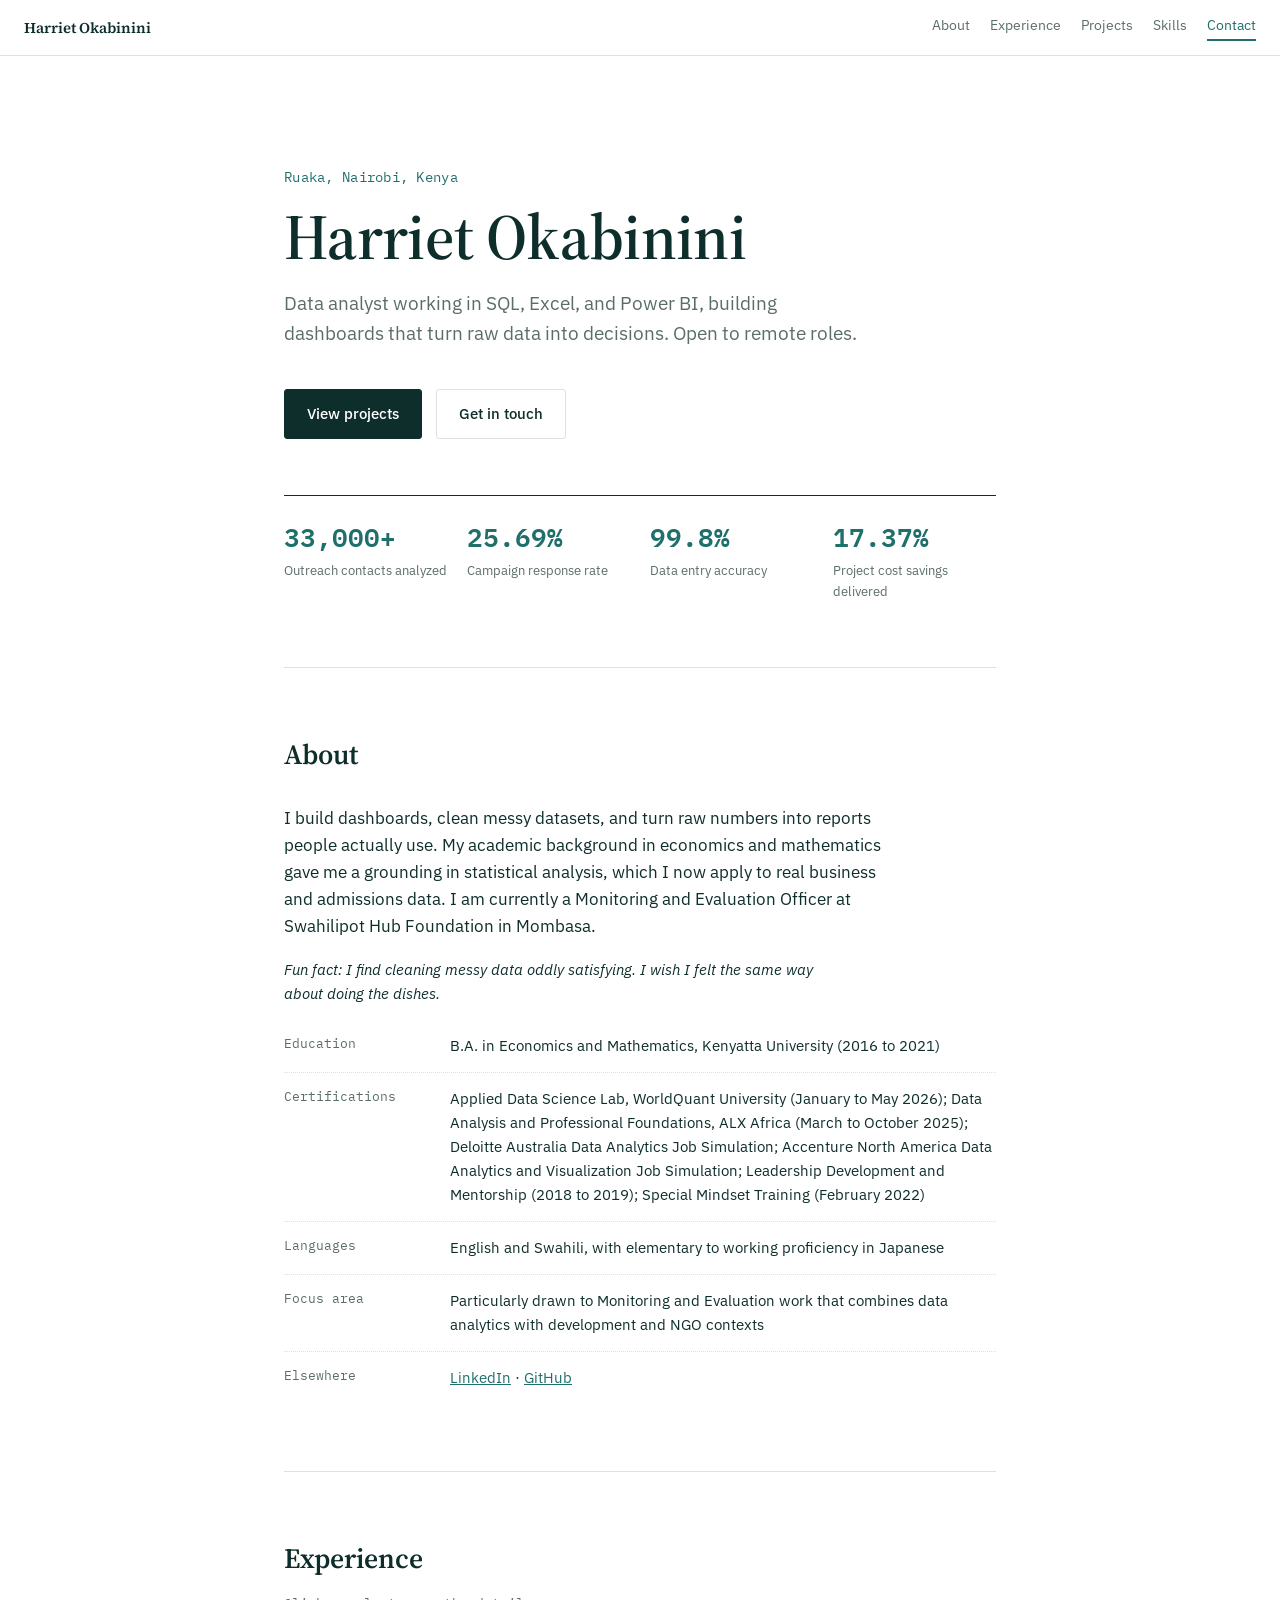
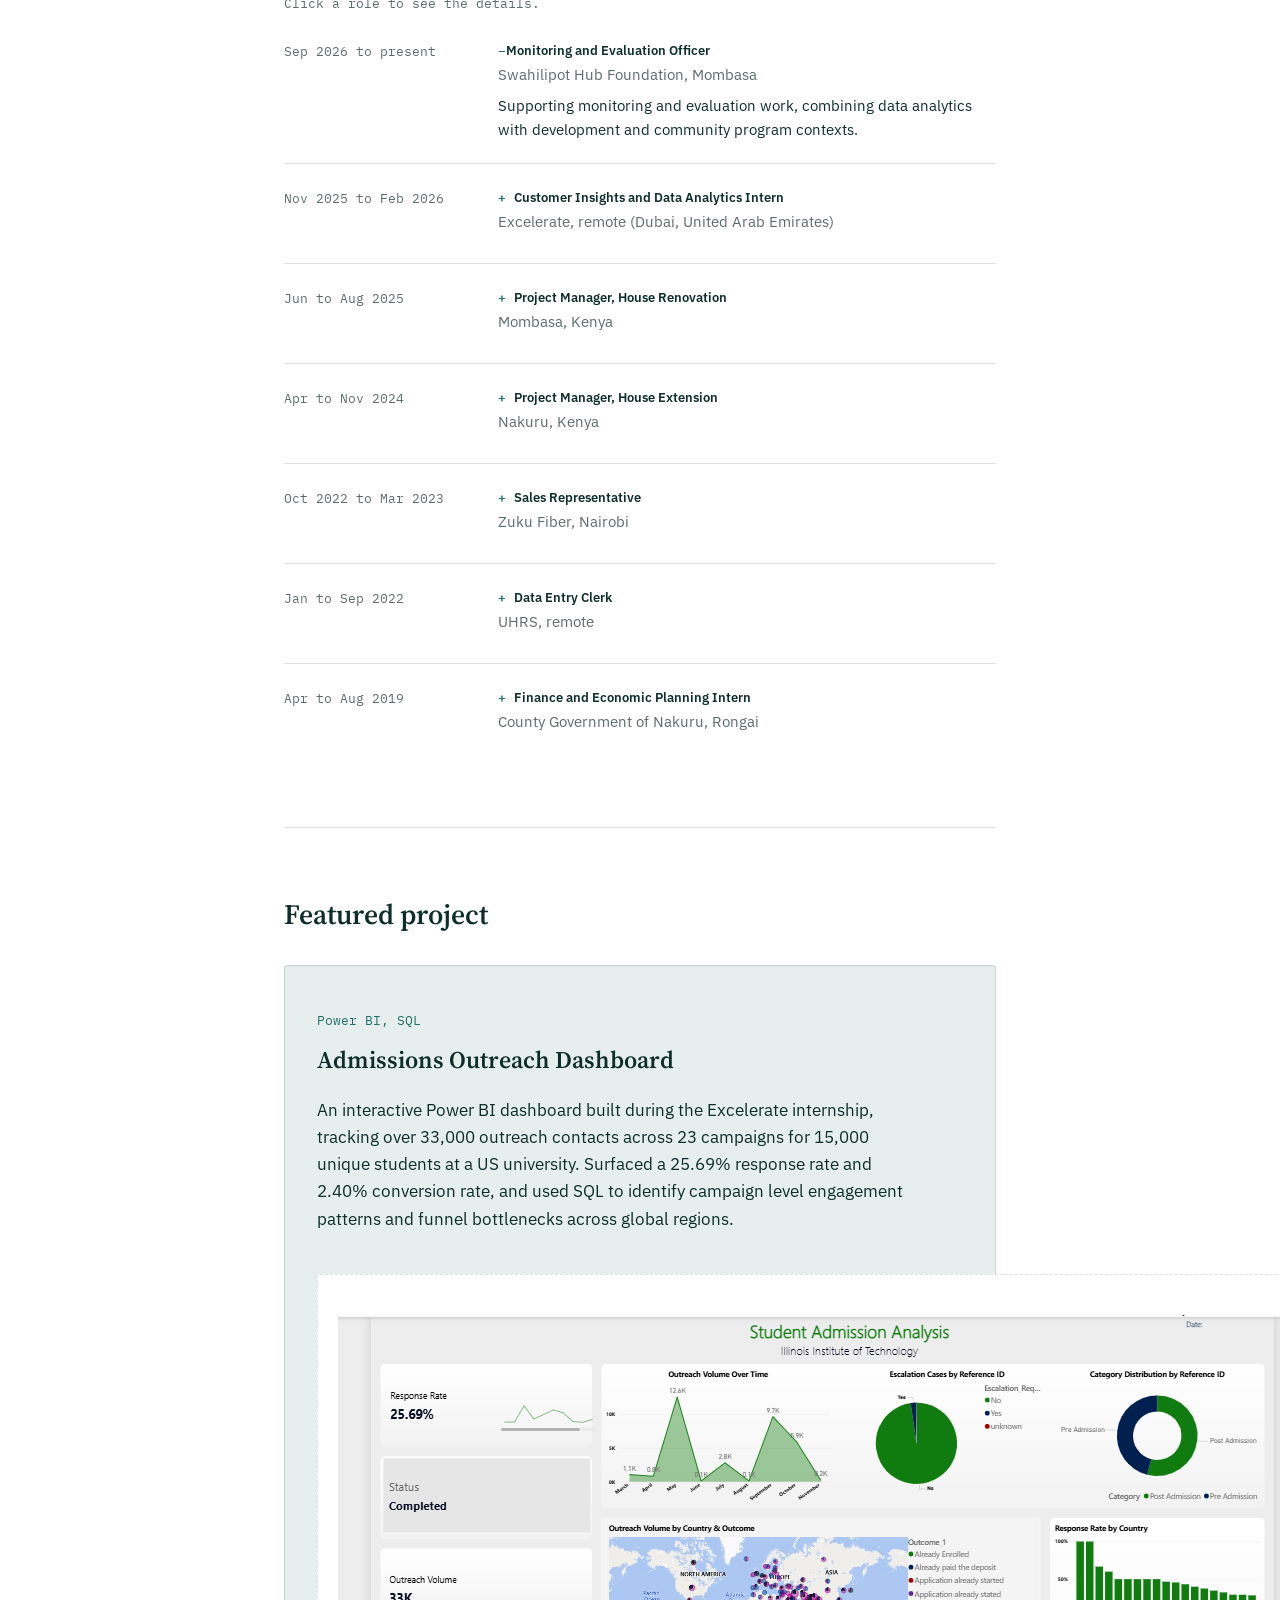
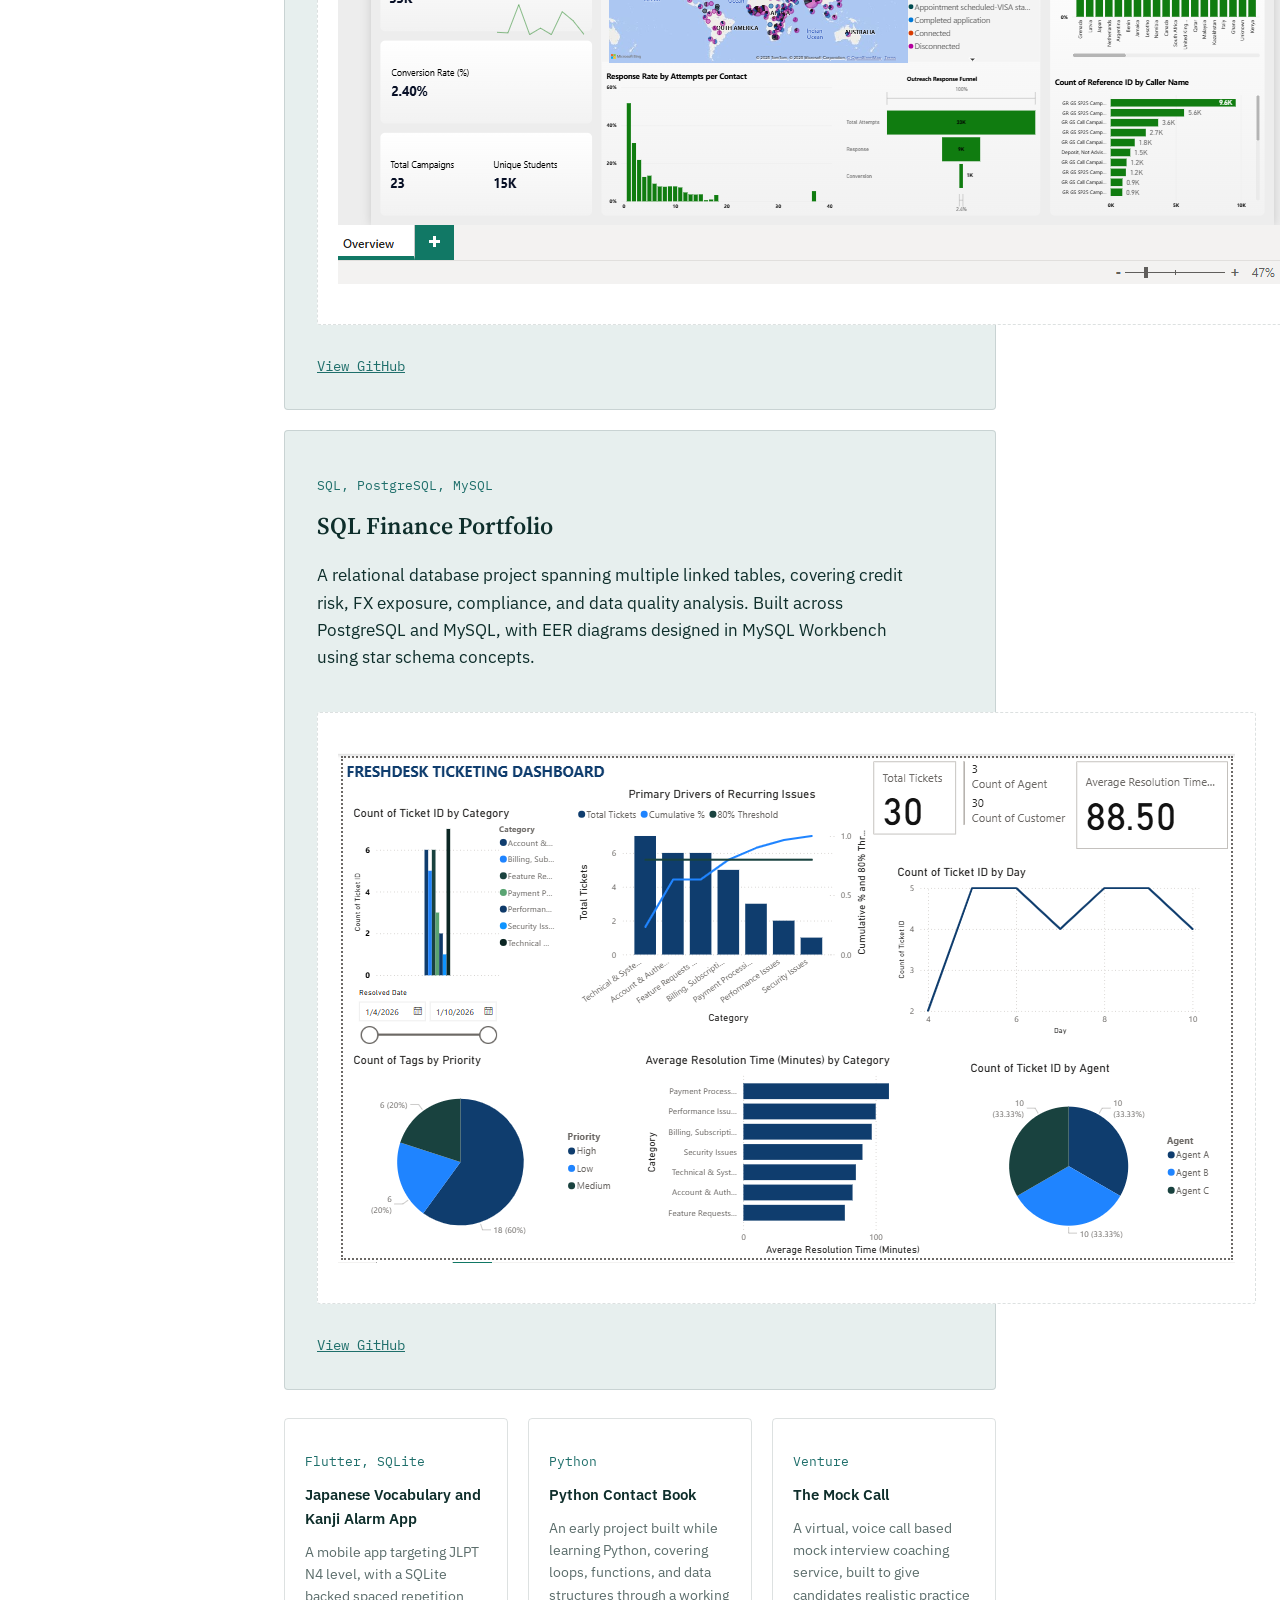
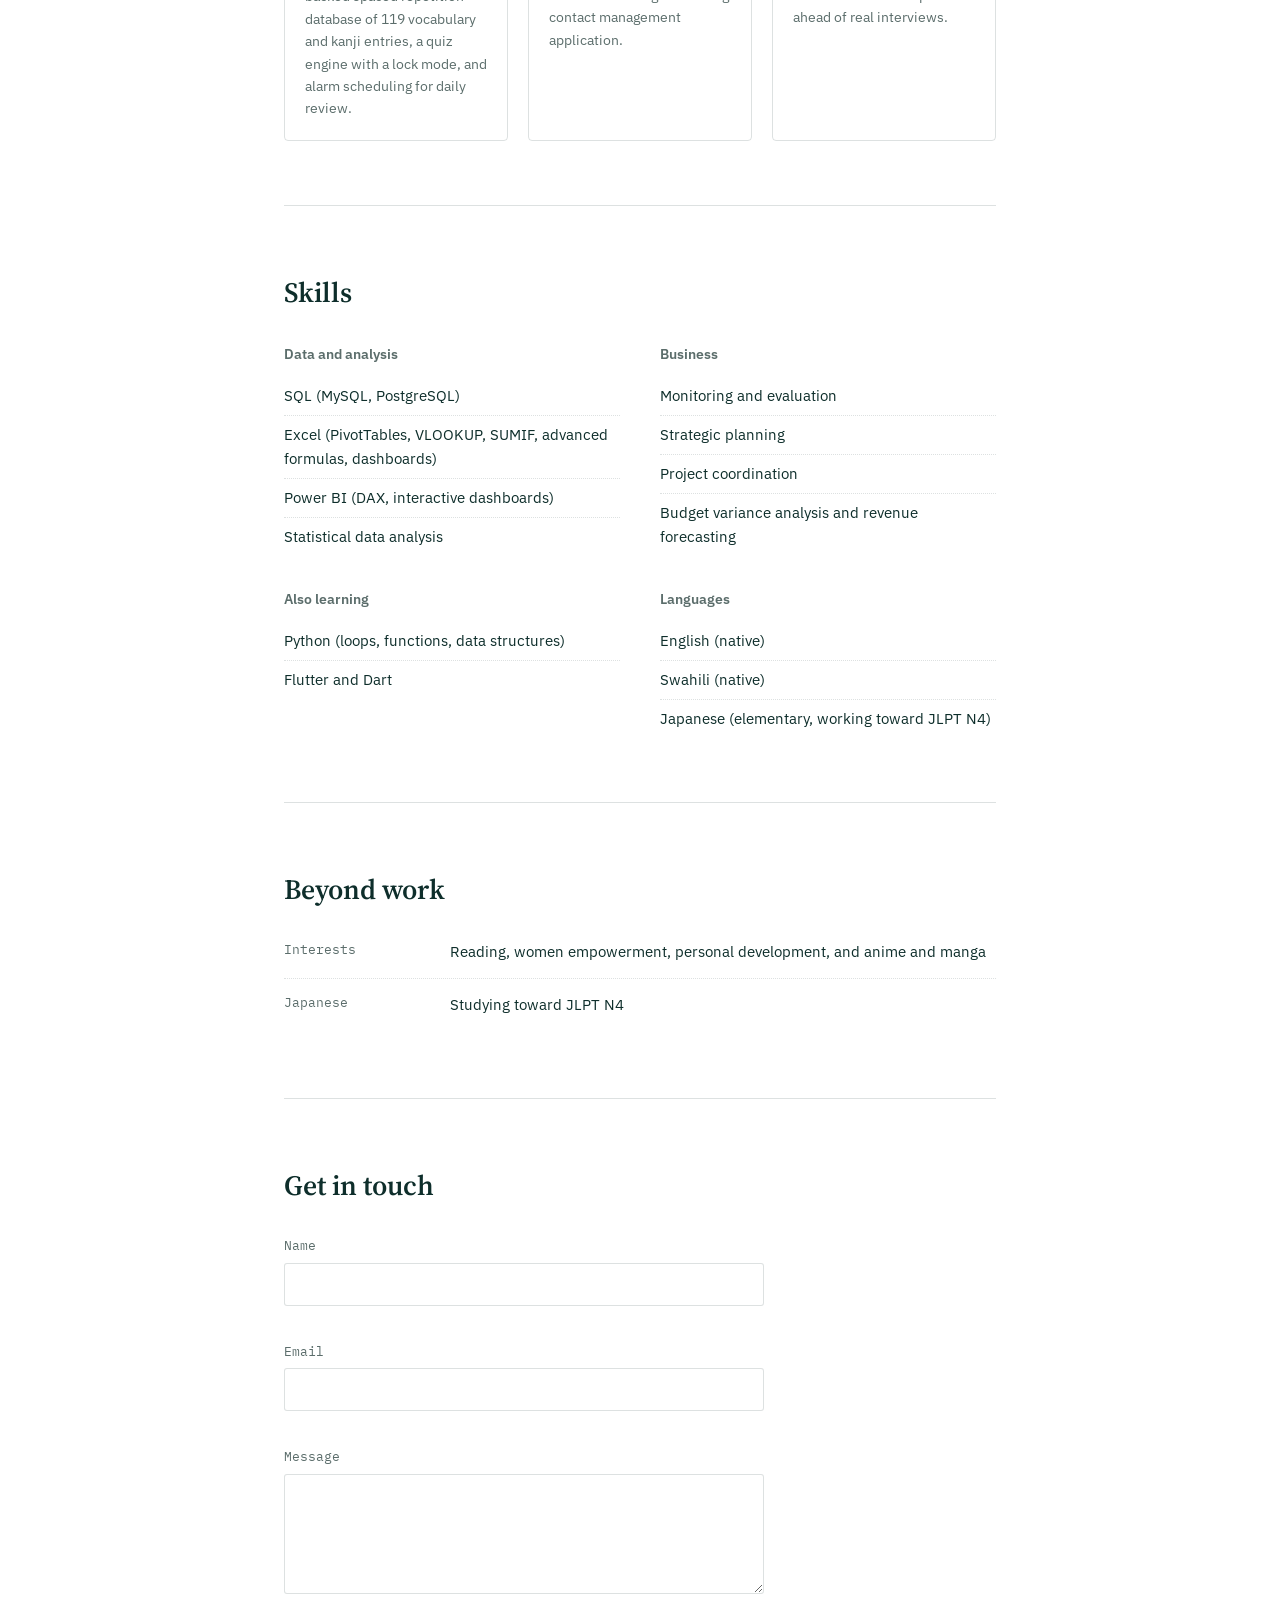
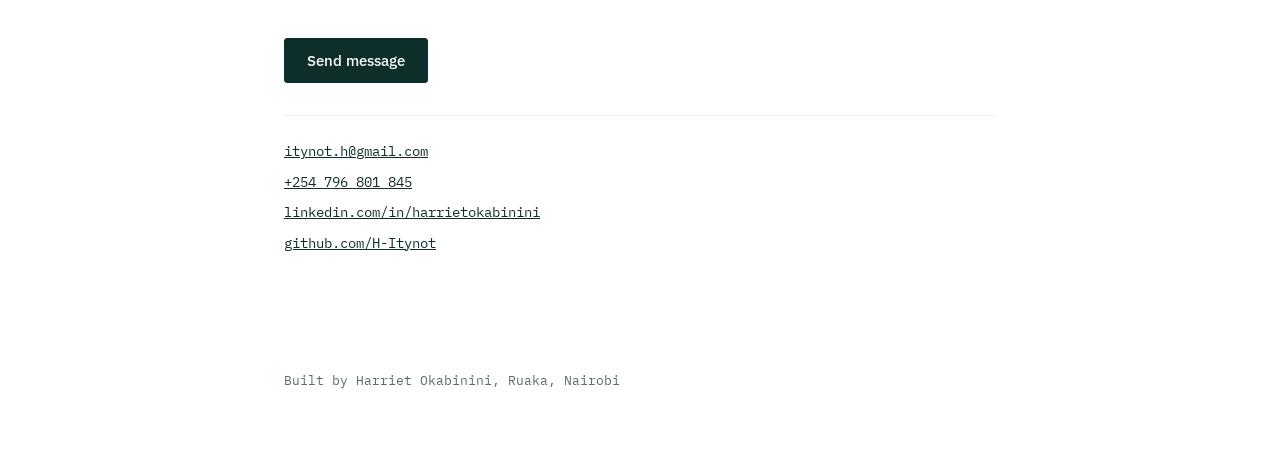
==== index.html @ 53fbf675 "fixed the 404 error" ====
<!DOCTYPE html>
<html lang="en">
<head>
<meta charset="UTF-8">
<meta name="viewport" content="width=device-width, initial-scale=1.0">
<title>Harriet Okabinini, Data Analyst</title>
<link rel="preconnect" href="https://fonts.googleapis.com">
<link rel="preconnect" href="https://fonts.gstatic.com" crossorigin>
<link href="https://fonts.googleapis.com/css2?family=Source+Serif+4:opsz,wght@8..60,400;8..60,600;8..60,700&family=IBM+Plex+Sans:wght@400;500;600&family=IBM+Plex+Mono:wght@400;500;600&display=swap" rel="stylesheet">
<style>
  :root {
    --paper: #ffffff;
    --ink: #0e2e2b;
    --teal: #1f6f6b;
    --teal-soft: #e7efee;
    --gold: #b8912b;
    --muted: #5b6d6b;
    --rule: rgba(14, 46, 43, 0.14);
    --serif: 'Source Serif 4', Georgia, serif;
    --sans: 'IBM Plex Sans', -apple-system, BlinkMacSystemFont, sans-serif;
    --mono: 'IBM Plex Mono', ui-monospace, SFMono-Regular, monospace;
  }

  * { box-sizing: border-box; }

  html { scroll-behavior: smooth; }

  body {
    margin: 0;
    background: var(--paper);
    color: var(--ink);
    font-family: var(--sans);
    font-size: 17px;
    line-height: 1.6;
    -webkit-font-smoothing: antialiased;
  }

  a { color: var(--teal); }
  a:focus-visible, button:focus-visible, input:focus-visible, textarea:focus-visible {
    outline: 2px solid var(--teal);
    outline-offset: 3px;
  }

  .wrap {
    max-width: 760px;
    margin: 0 auto;
    padding: 0 24px;
  }

  header.hero {
    padding: 96px 0 64px;
    border-bottom: 1px solid var(--rule);
  }

  .kicker {
    font-family: var(--mono);
    font-size: 14px;
    color: var(--teal);
    letter-spacing: 0.02em;
  }

  h1.name {
    font-family: var(--serif);
    font-weight: 600;
    font-size: clamp(40px, 7vw, 64px);
    line-height: 1.05;
    margin: 14px 0 18px;
    letter-spacing: -0.01em;
  }

  .hero-lede {
    font-size: 19px;
    color: var(--muted);
    max-width: 54ch;
    margin: 0 0 40px;
  }

  .hero-actions {
    display: flex;
    gap: 14px;
    flex-wrap: wrap;
    margin-bottom: 56px;
  }

  .btn {
    font-family: var(--sans);
    font-size: 15px;
    font-weight: 500;
    padding: 12px 22px;
    border-radius: 3px;
    text-decoration: none;
    display: inline-block;
    transition: background 0.15s ease, color 0.15s ease, border-color 0.15s ease;
  }

  .btn-primary {
    background: var(--ink);
    color: var(--paper);
    border: 1px solid var(--ink);
  }
  .btn-primary:hover { background: var(--teal); border-color: var(--teal); }

  .btn-ghost {
    background: transparent;
    color: var(--ink);
    border: 1px solid var(--rule);
  }
  .btn-ghost:hover { border-color: var(--ink); }

  .balance-line {
    display: flex;
    justify-content: space-between;
    align-items: baseline;
    border-top: 1px solid var(--ink);
    padding-top: 14px;
    font-family: var(--mono);
  }

  .balance-line .label {
    font-size: 14px;
    color: var(--muted);
  }

  .balance-line .value {
    font-size: 16px;
    font-weight: 600;
  }

  section {
    padding: 64px 0;
    border-bottom: 1px solid var(--rule);
  }

  section:last-of-type { border-bottom: none; }

  h2.section-title {
    font-family: var(--serif);
    font-weight: 600;
    font-size: 28px;
    margin: 0 0 28px;
  }

  .about-text p {
    max-width: 62ch;
    color: var(--ink);
  }

  .about-facts {
    margin-top: 28px;
    display: grid;
    gap: 14px;
  }

  .about-fact {
    display: grid;
    grid-template-columns: 150px 1fr;
    gap: 16px;
    font-size: 15px;
    padding-bottom: 14px;
    border-bottom: 1px dotted var(--rule);
  }

  .about-fact:last-child { border-bottom: none; padding-bottom: 0; }

  .about-fact dt {
    font-family: var(--mono);
    font-size: 13px;
    color: var(--muted);
  }

  .about-fact dd { margin: 0; }

  .ledger-row {
    display: grid;
    grid-template-columns: 190px 1fr;
    gap: 24px;
    padding: 22px 0;
    border-bottom: 1px solid var(--rule);
  }

  .ledger-row:first-of-type { padding-top: 0; }
  .ledger-row:last-of-type { border-bottom: none; }

  .ledger-date {
    font-family: var(--mono);
    font-size: 13px;
    color: var(--muted);
    padding-top: 3px;
  }

  .ledger-role {
    font-weight: 600;
    margin: 0 0 4px;
  }

  .ledger-company {
    color: var(--muted);
    font-size: 15px;
    margin: 0 0 10px;
  }

  .ledger-impact {
    font-size: 15px;
    margin: 0;
  }

  .ledger-impact .metric {
    font-family: var(--mono);
    font-weight: 600;
    color: var(--teal);
  }

  .project-card {
    border: 1px solid var(--rule);
    padding: 32px;
    border-radius: 4px;
    background: var(--teal-soft);
  }

  .project-tag {
    font-family: var(--mono);
    font-size: 13px;
    color: var(--teal);
    margin-bottom: 10px;
  }

  .project-title {
    font-family: var(--serif);
    font-size: 24px;
    font-weight: 600;
    margin: 0 0 14px;
  }

  .project-card p { max-width: 60ch; }

  .project-figure {
    margin-top: 24px;
    border: 1px dashed var(--rule);
    border-radius: 3px;
    background: var(--paper);
    padding: 40px 20px;
    text-align: center;
    color: var(--muted);
    font-family: var(--mono);
    font-size: 13px;
  }

  .project-links {
    margin-top: 22px;
    display: flex;
    gap: 18px;
    font-family: var(--mono);
    font-size: 14px;
  }

  .other-projects {
    margin-top: 28px;
    display: grid;
    grid-template-columns: 1fr 1fr 1fr;
    gap: 20px;
  }

  .other-project {
    border: 1px solid var(--rule);
    border-radius: 4px;
    padding: 20px;
  }

  .other-project h4 {
    font-family: var(--sans);
    font-size: 15px;
    font-weight: 600;
    margin: 8px 0 10px;
  }

  .other-project p:last-child {
    font-size: 14px;
    color: var(--muted);
    margin: 0;
  }

  .skills-grid {
    display: grid;
    grid-template-columns: 1fr 1fr;
    gap: 32px 40px;
  }

  .skill-group h3 {
    font-family: var(--sans);
    font-size: 14px;
    font-weight: 600;
    color: var(--muted);
    margin: 0 0 12px;
  }

  .skill-group ul {
    list-style: none;
    margin: 0;
    padding: 0;
  }

  .skill-group li {
    padding: 7px 0;
    border-bottom: 1px dotted var(--rule);
    font-size: 15px;
  }

  .skill-group li:last-child { border-bottom: none; }

  form.contact-form {
    display: grid;
    gap: 18px;
    max-width: 480px;
  }

  .field label {
    display: block;
    font-family: var(--mono);
    font-size: 13px;
    color: var(--muted);
    margin-bottom: 6px;
  }

  .field input, .field textarea {
    width: 100%;
    font-family: var(--sans);
    font-size: 15px;
    padding: 11px 12px;
    border: 1px solid var(--rule);
    border-radius: 3px;
    background: var(--paper);
    color: var(--ink);
  }

  .field textarea { min-height: 120px; resize: vertical; }

  .contact-direct {
    margin-top: 32px;
    padding-top: 24px;
    border-top: 1px dotted var(--rule);
    font-family: var(--mono);
    font-size: 14px;
    display: grid;
    gap: 8px;
  }

  .contact-direct a { color: var(--ink); }

  footer {
    padding: 40px 0 64px;
    color: var(--muted);
    font-size: 13px;
    font-family: var(--mono);
  }

  @media (max-width: 560px) {
    .about-fact, .ledger-row { grid-template-columns: 1fr; gap: 4px; }
    .skills-grid { grid-template-columns: 1fr; }
    .other-projects { grid-template-columns: 1fr; }
    header.hero { padding: 64px 0 48px; }
  }

  @media (prefers-reduced-motion: reduce) {
    html { scroll-behavior: auto; }
    * { transition: none !important; }
  }

/* Sticky nav */
.topnav {
  position: sticky;
  top: 0;
  z-index: 10;
  background: rgba(255, 255, 255, 0.92);
  backdrop-filter: blur(6px);
  border-bottom: 1px solid var(--rule);
  display: flex;
  justify-content: space-between;
  align-items: center;
  padding: 14px 24px;
}

.nav-name {
  font-family: var(--serif);
  font-weight: 600;
  font-size: 15px;
}

.nav-links {
  display: flex;
  gap: 20px;
}

.nav-links a {
  font-family: var(--sans);
  font-size: 14px;
  color: var(--muted);
  text-decoration: none;
  padding-bottom: 3px;
  border-bottom: 2px solid transparent;
  transition: color 0.15s ease, border-color 0.15s ease;
}

.nav-links a:hover { color: var(--ink); }

.nav-links a.active {
  color: var(--teal);
  border-color: var(--teal);
}

@media (max-width: 560px) {
  .topnav { flex-direction: column; gap: 10px; align-items: flex-start; }
  .nav-links { gap: 14px; flex-wrap: wrap; }
}

/* Stats strip */
.stats-strip {
  display: grid;
  grid-template-columns: repeat(4, 1fr);
  gap: 20px;
  border-top: 1px solid var(--ink);
  padding-top: 20px;
}

.stat {
  display: flex;
  flex-direction: column;
  gap: 4px;
}

.stat-number {
  font-family: var(--mono);
  font-size: 26px;
  font-weight: 600;
  color: var(--teal);
}

.stat-label {
  font-size: 13px;
  color: var(--muted);
}

@media (max-width: 560px) {
  .stats-strip { grid-template-columns: 1fr 1fr; }
}

/* Fun fact */
.fun-fact {
  font-size: 15px;
  color: var(--muted);
  font-style: italic;
}

/* Collapsible experience rows */
.section-hint {
  font-family: var(--mono);
  font-size: 13px;
  color: var(--muted);
  margin: -14px 0 24px;
}

.ledger-toggle {
  background: none;
  border: none;
  text-align: left;
  padding: 0;
  width: 100%;
  cursor: pointer;
  font-family: inherit;
  color: inherit;
}

.ledger-role::before {
  content: '+ ';
  color: var(--teal);
  font-family: var(--mono);
}

.is-open .ledger-role::before { content: '\2212 '; }

.ledger-details {
  list-style: none;
  margin: 10px 0 0;
  padding: 0;
  display: none;
  gap: 8px;
  flex-direction: column;
}

.is-open .ledger-details { display: flex; }

.ledger-details li {
  font-size: 15px;
  line-height: 1.55;
}

/* Contact form validation states */
.field input.invalid, .field textarea.invalid {
  border-color: #b3413f;
}

.field-error {
  display: block;
  font-size: 12px;
  color: #b3413f;
  margin-top: 4px;
  min-height: 14px;
}

.form-success {
  font-family: var(--mono);
  font-size: 14px;
  color: var(--teal);
  margin-top: 4px;
}

</style>
</head>
<body>

<nav class="topnav" id="topnav">
  <span class="nav-name">Harriet Okabinini</span>
  <div class="nav-links">
    <a href="#about" data-nav="about">About</a>
    <a href="#experience" data-nav="experience">Experience</a>
    <a href="#project" data-nav="project">Projects</a>
    <a href="#skills" data-nav="skills">Skills</a>
    <a href="#contact" data-nav="contact">Contact</a>
  </div>
</nav>

<div class="wrap">
  <header class="hero">
    <p class="kicker">Ruaka, Nairobi, Kenya</p>
    <h1 class="name">Harriet Okabinini</h1>
    <p class="hero-lede">Data analyst working in SQL, Excel, and Power BI, building dashboards that turn raw data into decisions. Open to remote roles.</p>
    <div class="hero-actions">
      <a class="btn btn-primary" href="#project">View projects</a>
      <a class="btn btn-ghost" href="#contact">Get in touch</a>
    </div>

    <div class="stats-strip" id="stats-strip">
      <div class="stat">
        <span class="stat-number" data-target="33000" data-suffix="+">0</span>
        <span class="stat-label">Outreach contacts analyzed</span>
      </div>
      <div class="stat">
        <span class="stat-number" data-target="25.69" data-decimals="2" data-suffix="%">0</span>
        <span class="stat-label">Campaign response rate</span>
      </div>
      <div class="stat">
        <span class="stat-number" data-target="99.8" data-decimals="1" data-suffix="%">0</span>
        <span class="stat-label">Data entry accuracy</span>
      </div>
      <div class="stat">
        <span class="stat-number" data-target="17.37" data-decimals="2" data-suffix="%">0</span>
        <span class="stat-label">Project cost savings delivered</span>
      </div>
    </div>
  </header>

  <section id="about">
    <h2 class="section-title">About</h2>
    <div class="about-text">
      <p>I build dashboards, clean messy datasets, and turn raw numbers into reports people actually use. My academic background in economics and mathematics gave me a grounding in statistical analysis, which I now apply to real business and admissions data. I am currently a Monitoring and Evaluation Officer at Swahilipot Hub Foundation in Mombasa.</p>
      <p class="fun-fact">Fun fact: I find cleaning messy data oddly satisfying. I wish I felt the same way about doing the dishes.</p>
    </div>
    <dl class="about-facts">
      <div class="about-fact">
        <dt>Education</dt>
        <dd>B.A. in Economics and Mathematics, Kenyatta University (2016 to 2021)</dd>
      </div>
      <div class="about-fact">
        <dt>Certifications</dt>
        <dd>Applied Data Science Lab, WorldQuant University (January to May 2026); Data Analysis and Professional Foundations, ALX Africa (March to October 2025); Deloitte Australia Data Analytics Job Simulation; Accenture North America Data Analytics and Visualization Job Simulation; Leadership Development and Mentorship (2018 to 2019); Special Mindset Training (February 2022)</dd>
      </div>
      <div class="about-fact">
        <dt>Languages</dt>
        <dd>English and Swahili, with elementary to working proficiency in Japanese</dd>
      </div>
      <div class="about-fact">
        <dt>Focus area</dt>
        <dd>Particularly drawn to Monitoring and Evaluation work that combines data analytics with development and NGO contexts</dd>
      </div>
      <div class="about-fact">
        <dt>Elsewhere</dt>
        <dd><a href="https://www.linkedin.com/in/harrietokabinini" target="_blank" rel="noopener">LinkedIn</a> &middot; <a href="https://github.com/H-Itynot?tab=repositories" target="_blank" rel="noopener">GitHub</a></dd>
      </div>
    </dl>
  </section>

  <section id="experience">
    <h2 class="section-title">Experience</h2>
    <p class="section-hint">Click a role to see the details.</p>

    <div class="ledger-row is-open">
      <div class="ledger-date">Sep 2026 to present</div>
      <button class="ledger-toggle" type="button">
        <p class="ledger-role">Monitoring and Evaluation Officer</p>
        <p class="ledger-company">Swahilipot Hub Foundation, Mombasa</p>
        <ul class="ledger-details">
          <li>Supporting monitoring and evaluation work, combining data analytics with development and community program contexts.</li>
        </ul>
      </button>
    </div>

    <div class="ledger-row">
      <div class="ledger-date">Nov 2025 to Feb 2026</div>
      <button class="ledger-toggle" type="button">
        <p class="ledger-role">Customer Insights and Data Analytics Intern</p>
        <p class="ledger-company">Excelerate, remote (Dubai, United Arab Emirates)</p>
        <ul class="ledger-details">
          <li>Built a <span class="metric">Power BI</span> dashboard tracking <span class="metric">33,000+</span> outreach contacts across <span class="metric">23 campaigns</span> for <span class="metric">15,000</span> unique students at a US university, surfacing a <span class="metric">25.69%</span> response rate and <span class="metric">2.40%</span> conversion rate.</li>
          <li>Used SQL to analyze outreach performance and identify campaign level engagement patterns across global regions.</li>
          <li>Tracked escalation cases and application status from first contact to enrollment for stakeholder visibility into the admissions funnel.</li>
          <li>Presented findings to non technical academic stakeholders through data storytelling and decision ready summaries.</li>
        </ul>
      </button>
    </div>

    <div class="ledger-row">
      <div class="ledger-date">Jun to Aug 2025</div>
      <button class="ledger-toggle" type="button">
        <p class="ledger-role">Project Manager, House Renovation</p>
        <p class="ledger-company">Mombasa, Kenya</p>
        <ul class="ledger-details">
          <li>Managed a <span class="metric">KSh 1.2M</span> construction budget, delivering the project at a <span class="metric">17.37%</span> cost saving (KSh 0.99M actual cost).</li>
          <li>Oversaw day to day operations across 8 hour shifts, coordinating labor and material suppliers.</li>
          <li>Tracked material and labor expenses using Excel PivotTables, charts, and dashboards, alongside SQL queries for cost breakdown and trend analysis.</li>
          <li>Built a real time project dashboard summarizing top costly materials, daily and weekly spending trends, and labor versus materials share of expenses.</li>
          <li>Completed the project in roughly two months and a few days, close to the original two month plan, and automated KPI reporting for budget versus actual and time overrun.</li>
        </ul>
      </button>
    </div>

    <div class="ledger-row">
      <div class="ledger-date">Apr to Nov 2024</div>
      <button class="ledger-toggle" type="button">
        <p class="ledger-role">Project Manager, House Extension</p>
        <p class="ledger-company">Nakuru, Kenya</p>
        <ul class="ledger-details">
          <li>Reduced material procurement costs by <span class="metric">15%</span> through vendor negotiation and bulk purchasing, delivering three house projects within budget, averaging <span class="metric">KSh 2.5M</span> each.</li>
          <li>Ensured full compliance on a <span class="metric">KSh 2.5M</span> bungalow project, achieving a <span class="metric">100%</span> pass rate on municipal inspections through pre audit checklists, saving roughly <span class="metric">KSh 100K</span> in potential penalties.</li>
        </ul>
      </button>
    </div>

    <div class="ledger-row">
      <div class="ledger-date">Oct 2022 to Mar 2023</div>
      <button class="ledger-toggle" type="button">
        <p class="ledger-role">Sales Representative</p>
        <p class="ledger-company">Zuku Fiber, Nairobi</p>
        <ul class="ledger-details">
          <li>Increased new customer sign ups by <span class="metric">30%</span> through door to door community engagement and promo campaigns.</li>
          <li>Resolved <span class="metric">95%</span> of complaints within 24 hours, improving customer satisfaction scores by 30%.</li>
          <li>Documented recurring service issues and presented data driven recommendations, resulting in a <span class="metric">40%</span> reduction in repeat complaints.</li>
        </ul>
      </button>
    </div>

    <div class="ledger-row">
      <div class="ledger-date">Jan to Sep 2022</div>
      <button class="ledger-toggle" type="button">
        <p class="ledger-role">Data Entry Clerk</p>
        <p class="ledger-company">UHRS, remote</p>
        <ul class="ledger-details">
          <li>Maintained a 50+ WPM typing speed under strict QA protocols.</li>
          <li>Processed and verified <span class="metric">500+</span> records daily at <span class="metric">99.8%</span> accuracy.</li>
          <li>Migrated <span class="metric">10,000+</span> records from paper to digital databases, implementing validation rules that reduced input errors by <span class="metric">35%</span>.</li>
        </ul>
      </button>
    </div>

    <div class="ledger-row">
      <div class="ledger-date">Apr to Aug 2019</div>
      <button class="ledger-toggle" type="button">
        <p class="ledger-role">Finance and Economic Planning Intern</p>
        <p class="ledger-company">County Government of Nakuru, Rongai</p>
        <ul class="ledger-details">
          <li>Prepared budgets, built revenue forecasting models, and analyzed departmental budget variance.</li>
        </ul>
      </button>
    </div>
  </section>

  <section id="project">
    <h2 class="section-title">Featured project</h2>
    <div class="project-card">
      <p class="project-tag">Power BI, SQL</p>
      <h3 class="project-title">Admissions Outreach Dashboard</h3>
      <p>An interactive Power BI dashboard built during the Excelerate internship, tracking over 33,000 outreach contacts across 23 campaigns for 15,000 unique students at a US university. Surfaced a 25.69% response rate and 2.40% conversion rate, and used SQL to identify campaign level engagement patterns and funnel bottlenecks across global regions.</p>
      <img src="S.A dashboard.png" alt="Admissions outreach dashboard in Power BI" class="project-figure">
      <div class="project-links">
        <a href="https://github.com/H-Itynot?tab=repositories" target="_blank" rel="noopener">View GitHub</a>
      </div>
    </div>

    <div class="project-card" style="margin-top: 20px;">
      <p class="project-tag">SQL, PostgreSQL, MySQL</p>
      <h3 class="project-title">SQL Finance Portfolio</h3>
      <p>A relational database project spanning multiple linked tables, covering credit risk, FX exposure, compliance, and data quality analysis. Built across PostgreSQL and MySQL, with EER diagrams designed in MySQL Workbench using star schema concepts.</p>
      <img src="freshdesk.png" alt="Freshdesk project screenshot" class="project-figure">
      <div class="project-links">
        <a href="https://github.com/H-Itynot?tab=repositories" target="_blank" rel="noopener">View GitHub</a>
      </div>
    </div>

    <div class="other-projects">
      <div class="other-project">
        <p class="project-tag">Flutter, SQLite</p>
        <h4>Japanese Vocabulary and Kanji Alarm App</h4>
        <p>A mobile app targeting JLPT N4 level, with a SQLite backed spaced repetition database of 119 vocabulary and kanji entries, a quiz engine with a lock mode, and alarm scheduling for daily review.</p>
      </div>
      <div class="other-project">
        <p class="project-tag">Python</p>
        <h4>Python Contact Book</h4>
        <p>An early project built while learning Python, covering loops, functions, and data structures through a working contact management application.</p>
      </div>
      <div class="other-project">
        <p class="project-tag">Venture</p>
        <h4>The Mock Call</h4>
        <p>A virtual, voice call based mock interview coaching service, built to give candidates realistic practice ahead of real interviews.</p>
      </div>
    </div>
  </section>

  <section id="skills">
    <h2 class="section-title">Skills</h2>
    <div class="skills-grid">
      <div class="skill-group">
        <h3>Data and analysis</h3>
        <ul>
          <li>SQL (MySQL, PostgreSQL)</li>
          <li>Excel (PivotTables, VLOOKUP, SUMIF, advanced formulas, dashboards)</li>
          <li>Power BI (DAX, interactive dashboards)</li>
          <li>Statistical data analysis</li>
        </ul>
      </div>
      <div class="skill-group">
        <h3>Business</h3>
        <ul>
          <li>Monitoring and evaluation</li>
          <li>Strategic planning</li>
          <li>Project coordination</li>
          <li>Budget variance analysis and revenue forecasting</li>
        </ul>
      </div>
      <div class="skill-group">
        <h3>Also learning</h3>
        <ul>
          <li>Python (loops, functions, data structures)</li>
          <li>Flutter and Dart</li>
        </ul>
      </div>
      <div class="skill-group">
        <h3>Languages</h3>
        <ul>
          <li>English (native)</li>
          <li>Swahili (native)</li>
          <li>Japanese (elementary, working toward JLPT N4)</li>
        </ul>
      </div>
    </div>
  </section>

  <section id="beyond">
    <h2 class="section-title">Beyond work</h2>
    <dl class="about-facts">
      <div class="about-fact">
        <dt>Interests</dt>
        <dd>Reading, women empowerment, personal development, and anime and manga</dd>
      </div>
      <div class="about-fact">
        <dt>Japanese</dt>
        <dd>Studying toward JLPT N4</dd>
      </div>
    </dl>
  </section>

  <section id="contact">
    <h2 class="section-title">Get in touch</h2>
    <form class="contact-form" id="contact-form" novalidate>
      <div class="field">
        <label for="name">Name</label>
        <input id="name" name="name" type="text" required>
        <span class="field-error" id="name-error"></span>
      </div>
      <div class="field">
        <label for="email">Email</label>
        <input id="email" name="email" type="email" required>
        <span class="field-error" id="email-error"></span>
      </div>
      <div class="field">
        <label for="message">Message</label>
        <textarea id="message" name="message" required></textarea>
        <span class="field-error" id="message-error"></span>
      </div>
      <button class="btn btn-primary" type="submit" style="justify-self: start;">Send message</button>
      <p class="form-success" id="form-success" hidden>Thanks, your message looks good. This form is not connected to an inbox yet, see the note in script.js for how to wire it up.</p>
    </form>
    <div class="contact-direct">
      <a href="mailto:itynot.h@gmail.com">itynot.h@gmail.com</a>
      <a href="tel:+254796801845">+254 796 801 845</a>
      <a href="https://www.linkedin.com/in/harrietokabinini" target="_blank" rel="noopener">linkedin.com/in/harrietokabinini</a>
      <a href="https://github.com/H-Itynot?tab=repositories" target="_blank" rel="noopener">github.com/H-Itynot</a>
    </div>
  </section>

  <footer>
    <p>Built by Harriet Okabinini, Ruaka, Nairobi</p>
  </footer>
</div>

<script>
// ---------------------------------------------------------------
// Active nav link highlighting
// ---------------------------------------------------------------
const navLinks = document.querySelectorAll('.nav-links a');
const sections = document.querySelectorAll('main section, #about, #experience, #project, #skills, #contact');

const navObserver = new IntersectionObserver((entries) => {
  entries.forEach((entry) => {
    if (entry.isIntersecting) {
      const id = entry.target.getAttribute('id');
      navLinks.forEach((link) => {
        link.classList.toggle('active', link.dataset.nav === id);
      });
    }
  });
}, { rootMargin: '-40% 0px -50% 0px' });

sections.forEach((section) => navObserver.observe(section));

// ---------------------------------------------------------------
// Animated stat counters, run once when the stats strip scrolls in
// ---------------------------------------------------------------
const statNumbers = document.querySelectorAll('.stat-number');

function animateCount(el) {
  const target = parseFloat(el.dataset.target);
  const decimals = parseInt(el.dataset.decimals || '0', 10);
  const suffix = el.dataset.suffix || '';
  const duration = 1200;
  const start = performance.now();

  function tick(now) {
    const progress = Math.min((now - start) / duration, 1);
    const eased = 1 - Math.pow(1 - progress, 3);
    const value = target * eased;
    el.textContent = value.toFixed(decimals).toLocaleString() + suffix;
    if (progress < 1) {
      requestAnimationFrame(tick);
    } else {
      el.textContent = target.toLocaleString(undefined, { minimumFractionDigits: decimals, maximumFractionDigits: decimals }) + suffix;
    }
  }
  requestAnimationFrame(tick);
}

const statsStrip = document.getElementById('stats-strip');
let statsAnimated = false;

if (statsStrip) {
  const statsObserver = new IntersectionObserver((entries) => {
    entries.forEach((entry) => {
      if (entry.isIntersecting && !statsAnimated) {
        statsAnimated = true;
        statNumbers.forEach(animateCount);
        statsObserver.disconnect();
      }
    });
  }, { threshold: 0.4 });
  statsObserver.observe(statsStrip);
}

// ---------------------------------------------------------------
// Collapsible experience rows
// ---------------------------------------------------------------
document.querySelectorAll('.ledger-toggle').forEach((button) => {
  button.addEventListener('click', () => {
    const row = button.closest('.ledger-row');
    row.classList.toggle('is-open');
  });
});

// ---------------------------------------------------------------
// Contact form validation
// ---------------------------------------------------------------
// This validates in the browser only. It does not send anywhere yet.
// To make it functional, either:
//   1. Point the form at a service like Formspree or Getform, or
//   2. Replace the submit handler below with a fetch() call to your own backend.

const form = document.getElementById('contact-form');
const successMessage = document.getElementById('form-success');

function showError(fieldId, message) {
  const input = document.getElementById(fieldId);
  const error = document.getElementById(fieldId + '-error');
  input.classList.toggle('invalid', Boolean(message));
  error.textContent = message || '';
}

function isValidEmail(value) {
  return /^[^\s@]+@[^\s@]+\.[^\s@]+$/.test(value);
}

if (form) {
  form.addEventListener('submit', function (event) {
    event.preventDefault();
    successMessage.hidden = true;

    const name = document.getElementById('name').value.trim();
    const email = document.getElementById('email').value.trim();
    const message = document.getElementById('message').value.trim();

    let valid = true;

    if (!name) {
      showError('name', 'Please add your name.');
      valid = false;
    } else {
      showError('name', '');
    }

    if (!email) {
      showError('email', 'Please add an email.');
      valid = false;
    } else if (!isValidEmail(email)) {
      showError('email', 'That email does not look right.');
      valid = false;
    } else {
      showError('email', '');
    }

    if (!message) {
      showError('message', 'Add a short message.');
      valid = false;
    } else {
      showError('message', '');
    }

    if (valid) {
      successMessage.hidden = false;
      form.reset();
    }
  });
}

</script>
</body>
</html>
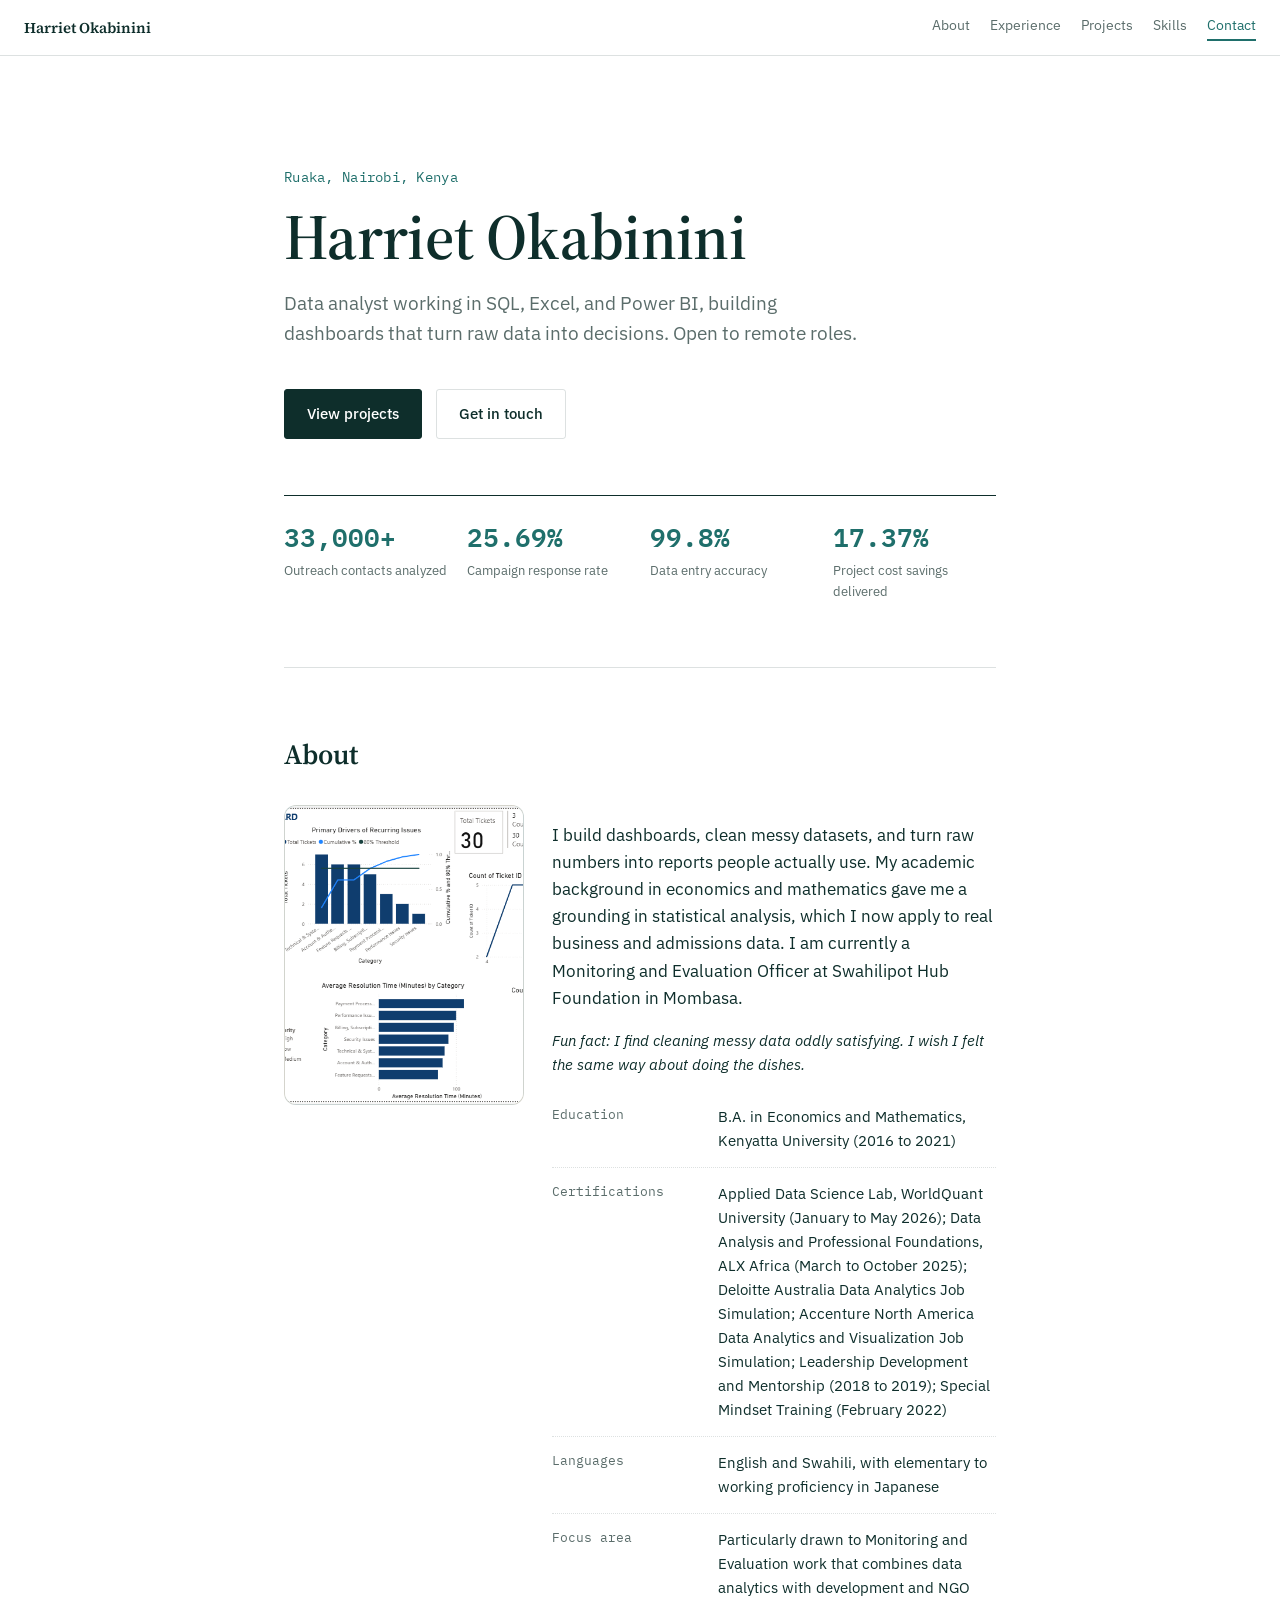
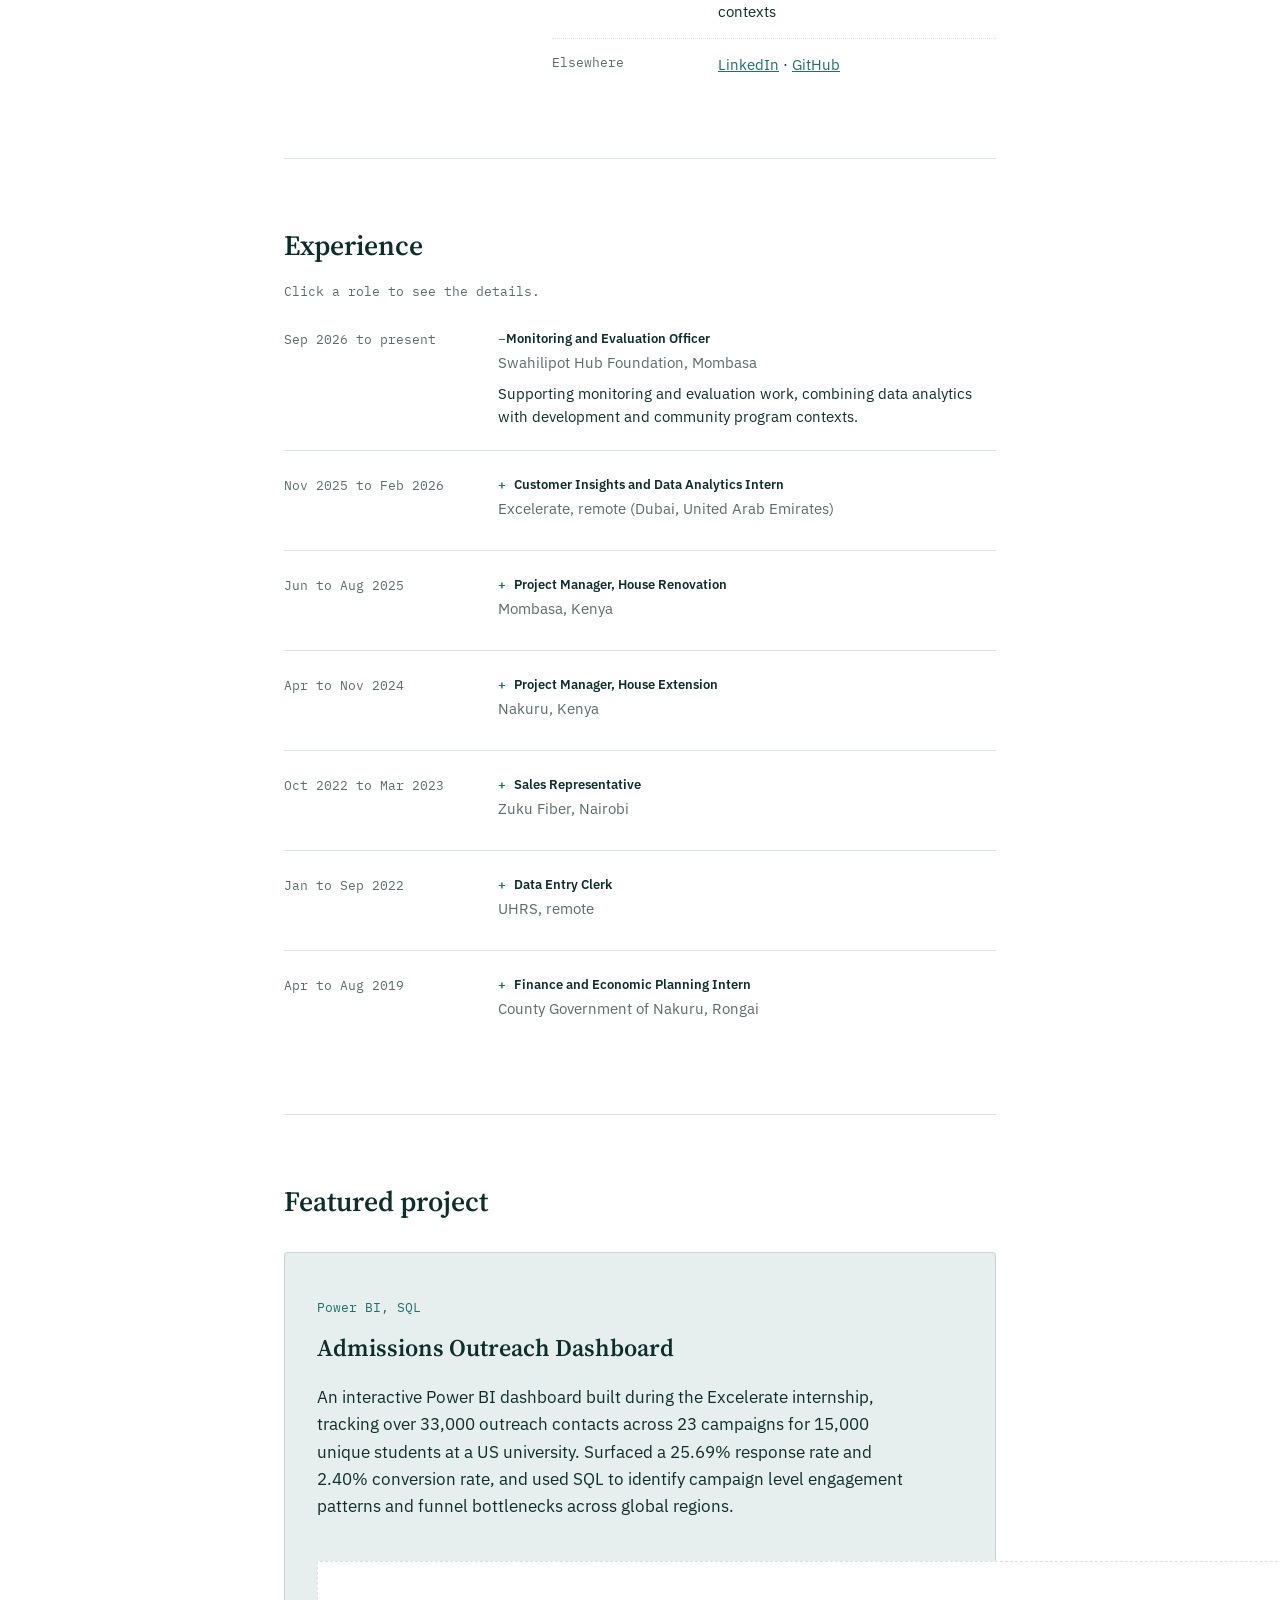
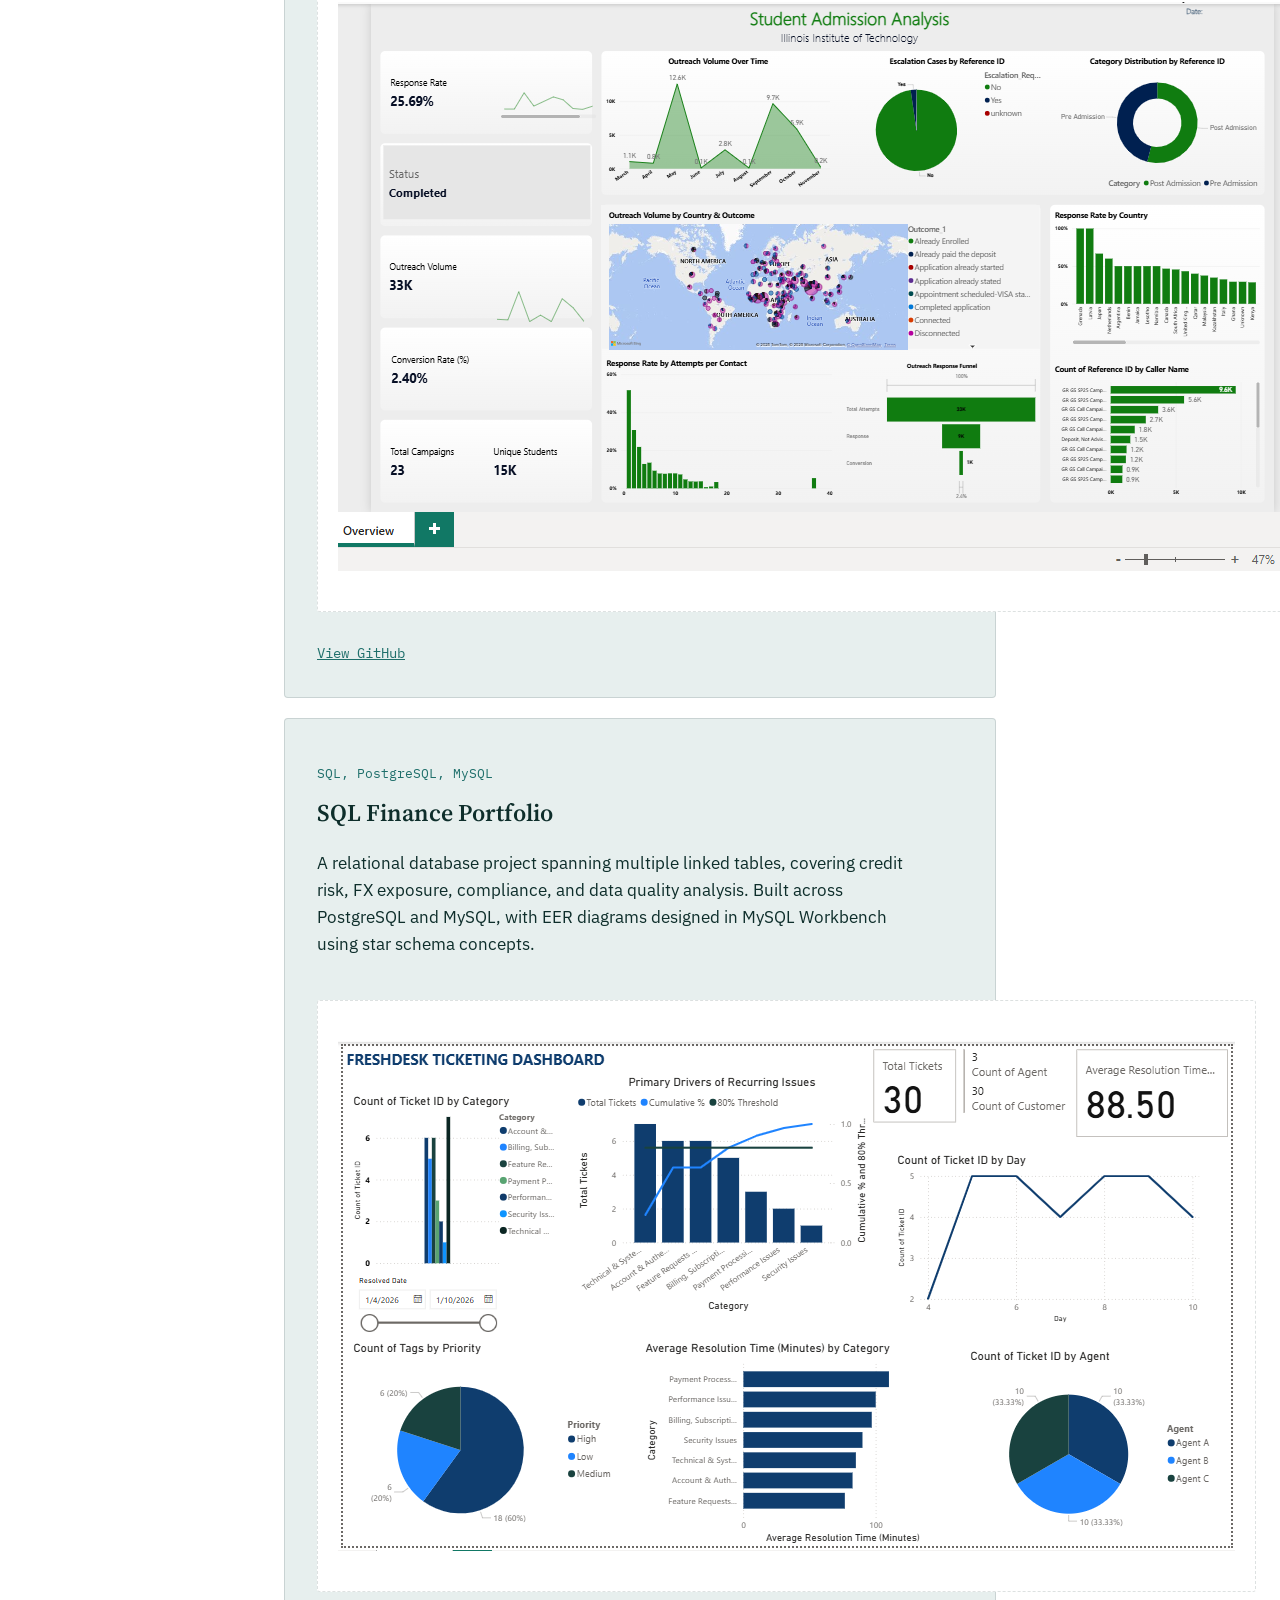
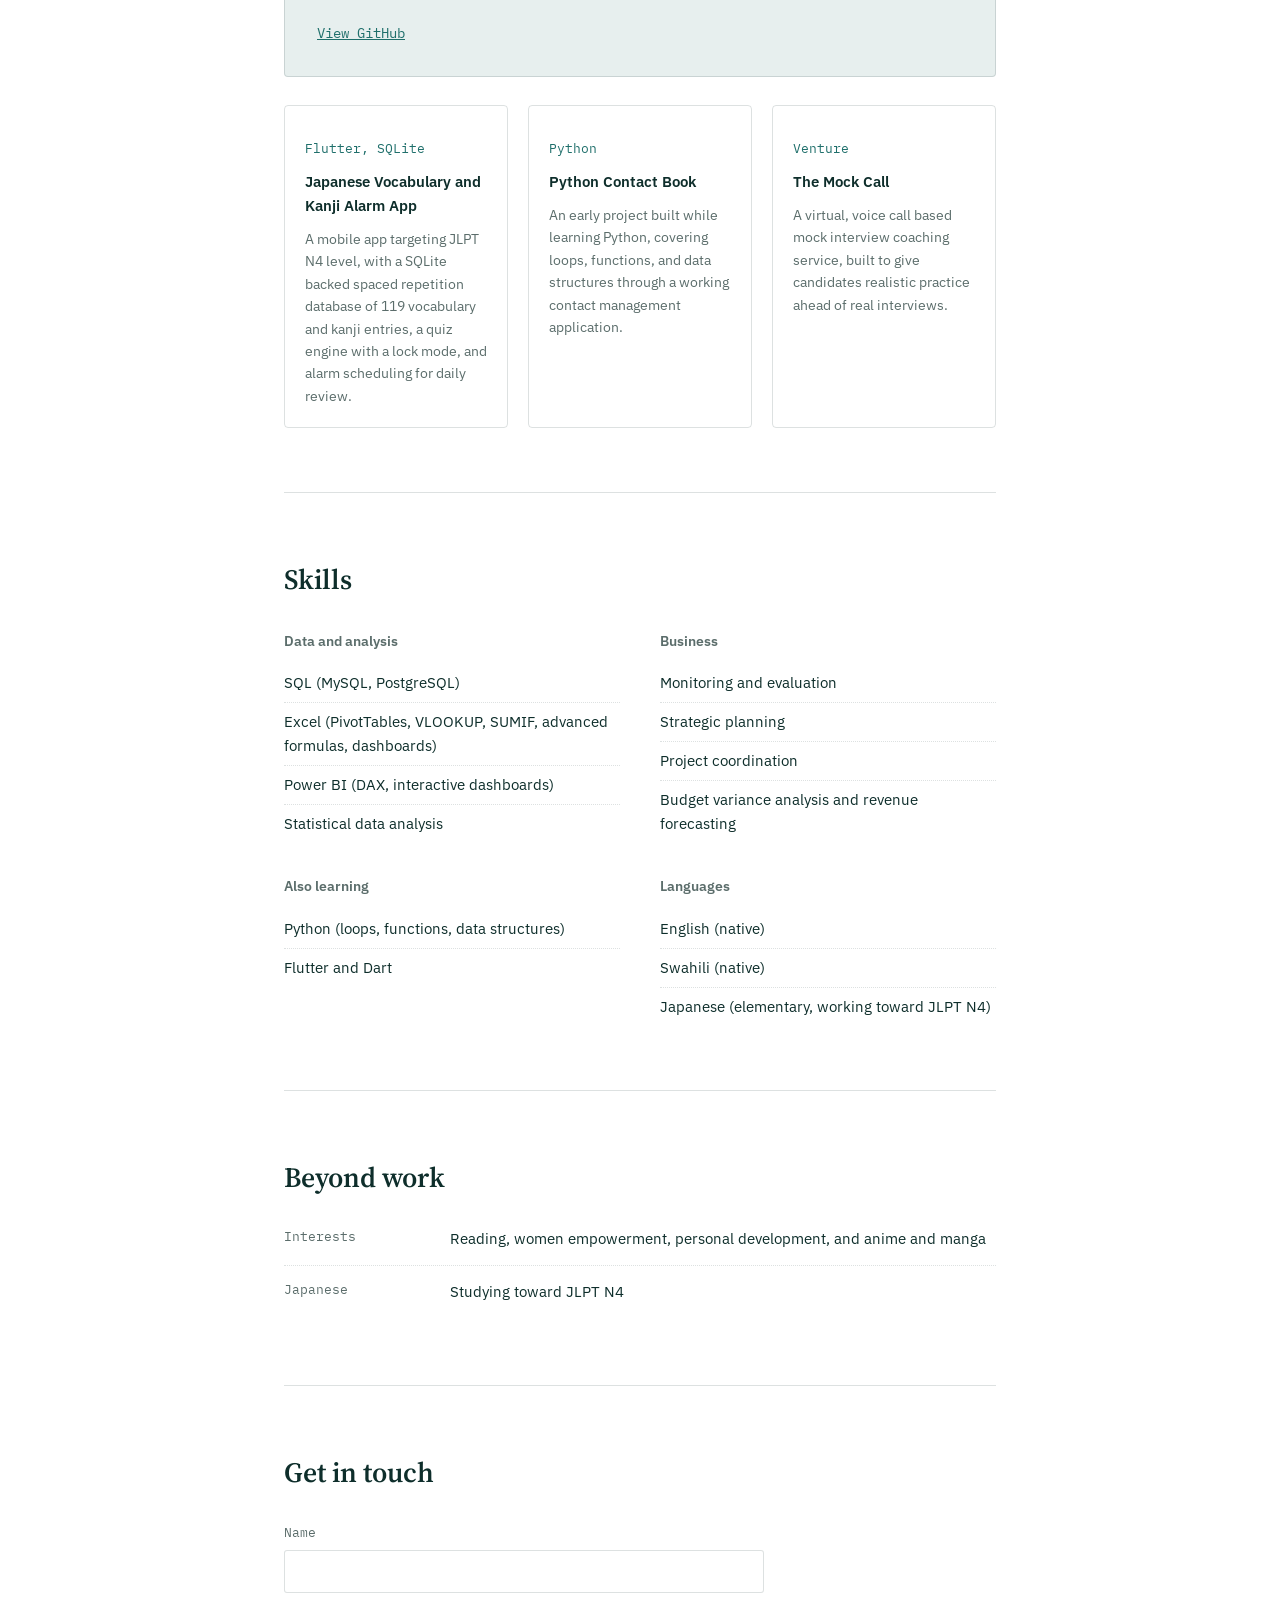
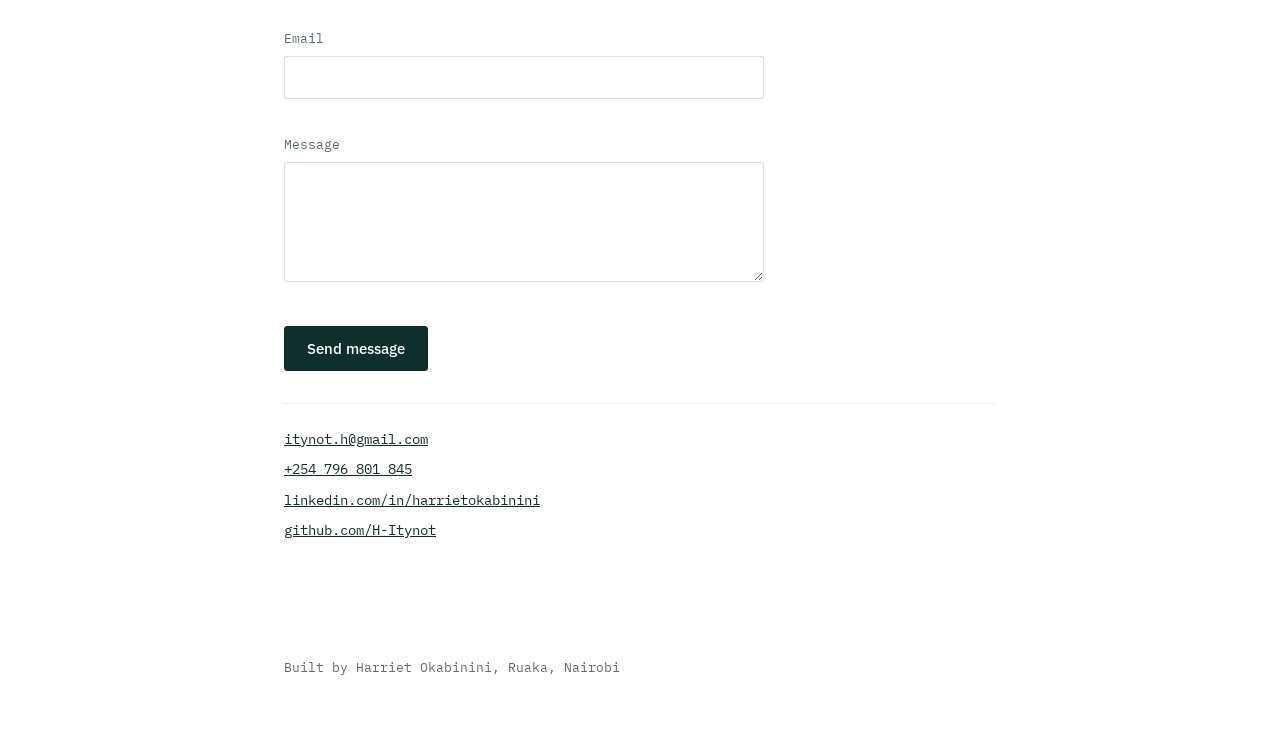
==== commit bb89e01e: "Added a photo block on About Section" ====
--- a/index.html
+++ b/index.html
@@ -140,6 +140,27 @@
     margin: 0 0 28px;
   }
 
+  .about-layout {
+    display: grid;
+    grid-template-columns: 240px 1fr;
+    gap: 28px;
+    align-items: start;
+  }
+
+  .about-photo {
+    width: 100%;
+    aspect-ratio: 4 / 5;
+    object-fit: cover;
+    border-radius: 12px;
+    border: 1px solid var(--rule);
+    background: linear-gradient(135deg, var(--teal-soft), #f5f0e6);
+    display: block;
+  }
+
+  .about-text {
+    min-width: 0;
+  }
+
   .about-text p {
     max-width: 62ch;
     color: var(--ink);
@@ -354,6 +375,7 @@
   }
 
   @media (max-width: 560px) {
+    .about-layout { grid-template-columns: 1fr; }
     .about-fact, .ledger-row { grid-template-columns: 1fr; gap: 4px; }
     .skills-grid { grid-template-columns: 1fr; }
     .other-projects { grid-template-columns: 1fr; }
@@ -560,32 +582,35 @@
 
   <section id="about">
     <h2 class="section-title">About</h2>
-    <div class="about-text">
-      <p>I build dashboards, clean messy datasets, and turn raw numbers into reports people actually use. My academic background in economics and mathematics gave me a grounding in statistical analysis, which I now apply to real business and admissions data. I am currently a Monitoring and Evaluation Officer at Swahilipot Hub Foundation in Mombasa.</p>
-      <p class="fun-fact">Fun fact: I find cleaning messy data oddly satisfying. I wish I felt the same way about doing the dishes.</p>
-    </div>
-    <dl class="about-facts">
-      <div class="about-fact">
-        <dt>Education</dt>
-        <dd>B.A. in Economics and Mathematics, Kenyatta University (2016 to 2021)</dd>
-      </div>
-      <div class="about-fact">
-        <dt>Certifications</dt>
-        <dd>Applied Data Science Lab, WorldQuant University (January to May 2026); Data Analysis and Professional Foundations, ALX Africa (March to October 2025); Deloitte Australia Data Analytics Job Simulation; Accenture North America Data Analytics and Visualization Job Simulation; Leadership Development and Mentorship (2018 to 2019); Special Mindset Training (February 2022)</dd>
-      </div>
-      <div class="about-fact">
-        <dt>Languages</dt>
-        <dd>English and Swahili, with elementary to working proficiency in Japanese</dd>
-      </div>
-      <div class="about-fact">
-        <dt>Focus area</dt>
-        <dd>Particularly drawn to Monitoring and Evaluation work that combines data analytics with development and NGO contexts</dd>
-      </div>
-      <div class="about-fact">
-        <dt>Elsewhere</dt>
-        <dd><a href="https://www.linkedin.com/in/harrietokabinini" target="_blank" rel="noopener">LinkedIn</a> &middot; <a href="https://github.com/H-Itynot?tab=repositories" target="_blank" rel="noopener">GitHub</a></dd>
-      </div>
-    </dl>
+    <div class="about-layout">
+      <img src="freshdesk.png" alt="Harriet Okabinini portrait" class="about-photo">
+      <div class="about-text">
+        <p>I build dashboards, clean messy datasets, and turn raw numbers into reports people actually use. My academic background in economics and mathematics gave me a grounding in statistical analysis, which I now apply to real business and admissions data. I am currently a Monitoring and Evaluation Officer at Swahilipot Hub Foundation in Mombasa.</p>
+        <p class="fun-fact">Fun fact: I find cleaning messy data oddly satisfying. I wish I felt the same way about doing the dishes.</p>
+        <dl class="about-facts">
+          <div class="about-fact">
+            <dt>Education</dt>
+            <dd>B.A. in Economics and Mathematics, Kenyatta University (2016 to 2021)</dd>
+          </div>
+          <div class="about-fact">
+            <dt>Certifications</dt>
+            <dd>Applied Data Science Lab, WorldQuant University (January to May 2026); Data Analysis and Professional Foundations, ALX Africa (March to October 2025); Deloitte Australia Data Analytics Job Simulation; Accenture North America Data Analytics and Visualization Job Simulation; Leadership Development and Mentorship (2018 to 2019); Special Mindset Training (February 2022)</dd>
+          </div>
+          <div class="about-fact">
+            <dt>Languages</dt>
+            <dd>English and Swahili, with elementary to working proficiency in Japanese</dd>
+          </div>
+          <div class="about-fact">
+            <dt>Focus area</dt>
+            <dd>Particularly drawn to Monitoring and Evaluation work that combines data analytics with development and NGO contexts</dd>
+          </div>
+          <div class="about-fact">
+            <dt>Elsewhere</dt>
+            <dd><a href="https://www.linkedin.com/in/harrietokabinini" target="_blank" rel="noopener">LinkedIn</a> &middot; <a href="https://github.com/H-Itynot?tab=repositories" target="_blank" rel="noopener">GitHub</a></dd>
+          </div>
+        </dl>
+      </div>
+    </div>
   </section>
 
   <section id="experience">
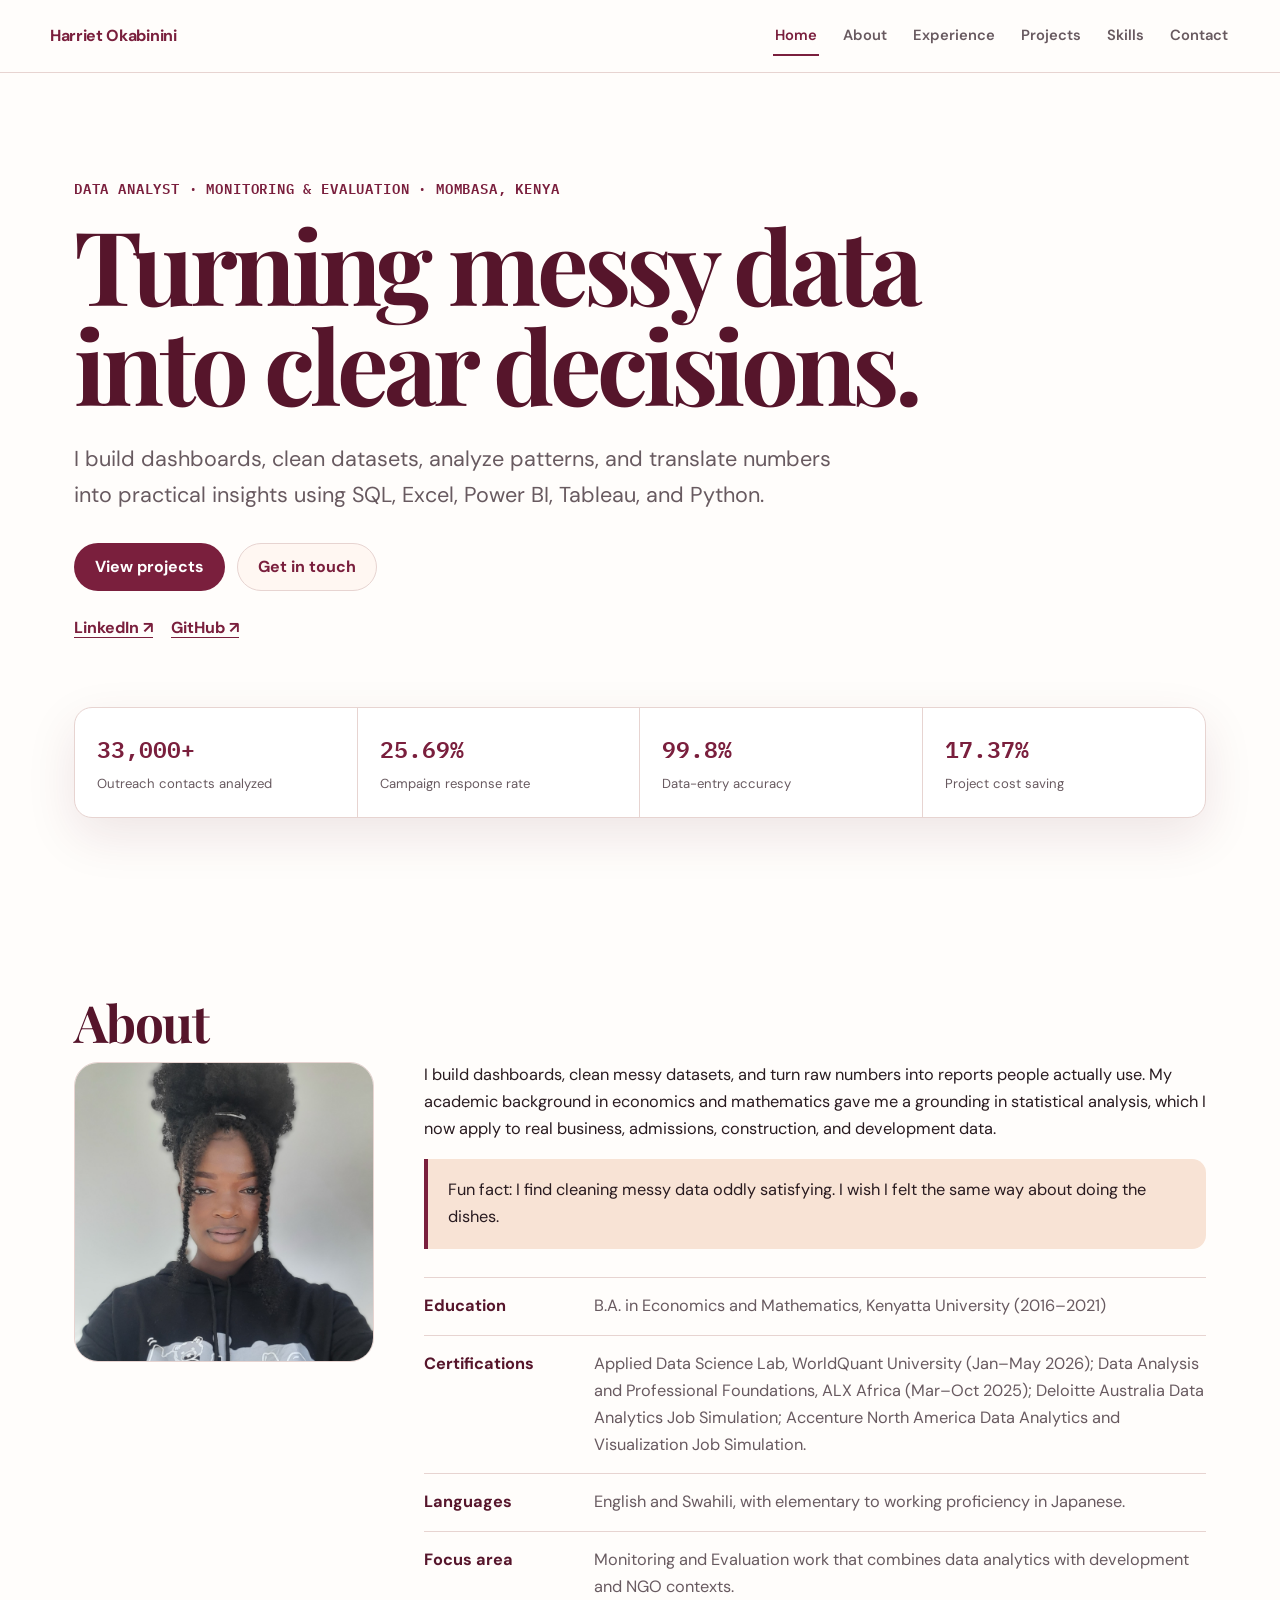
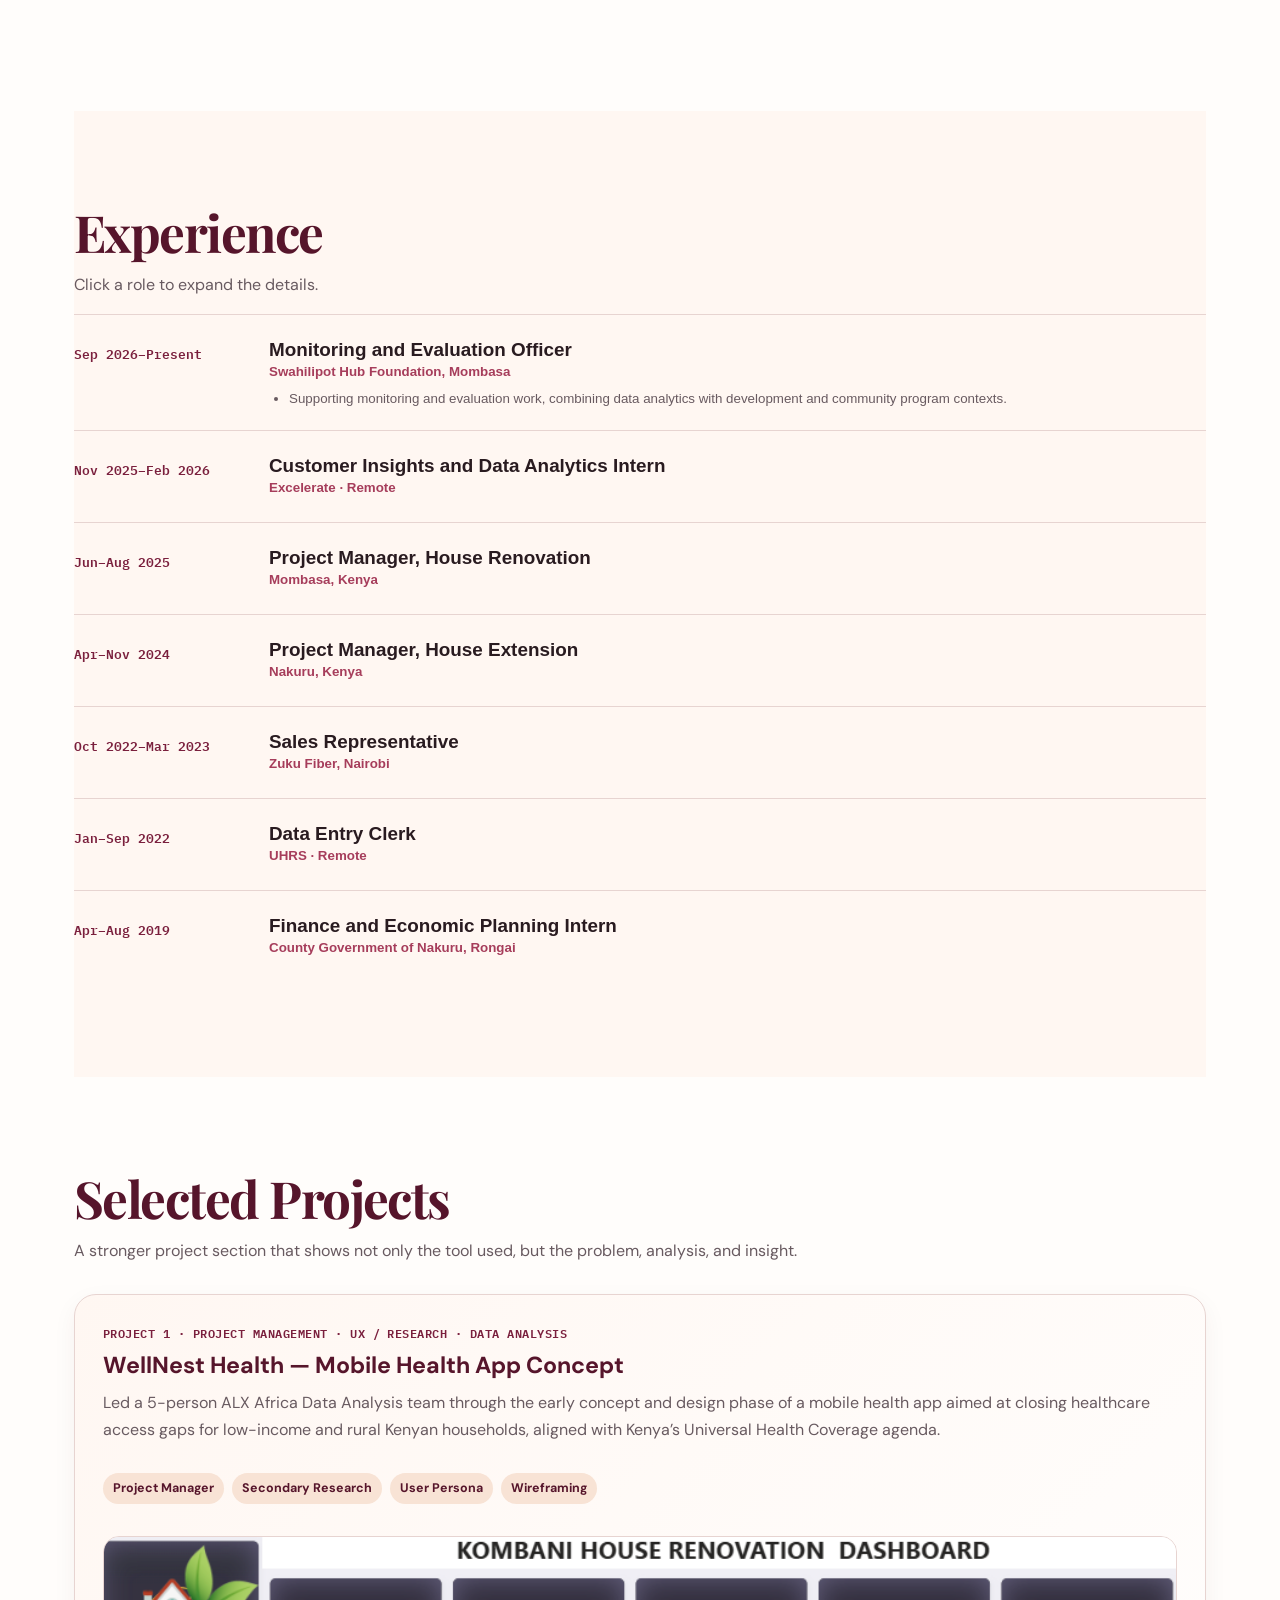
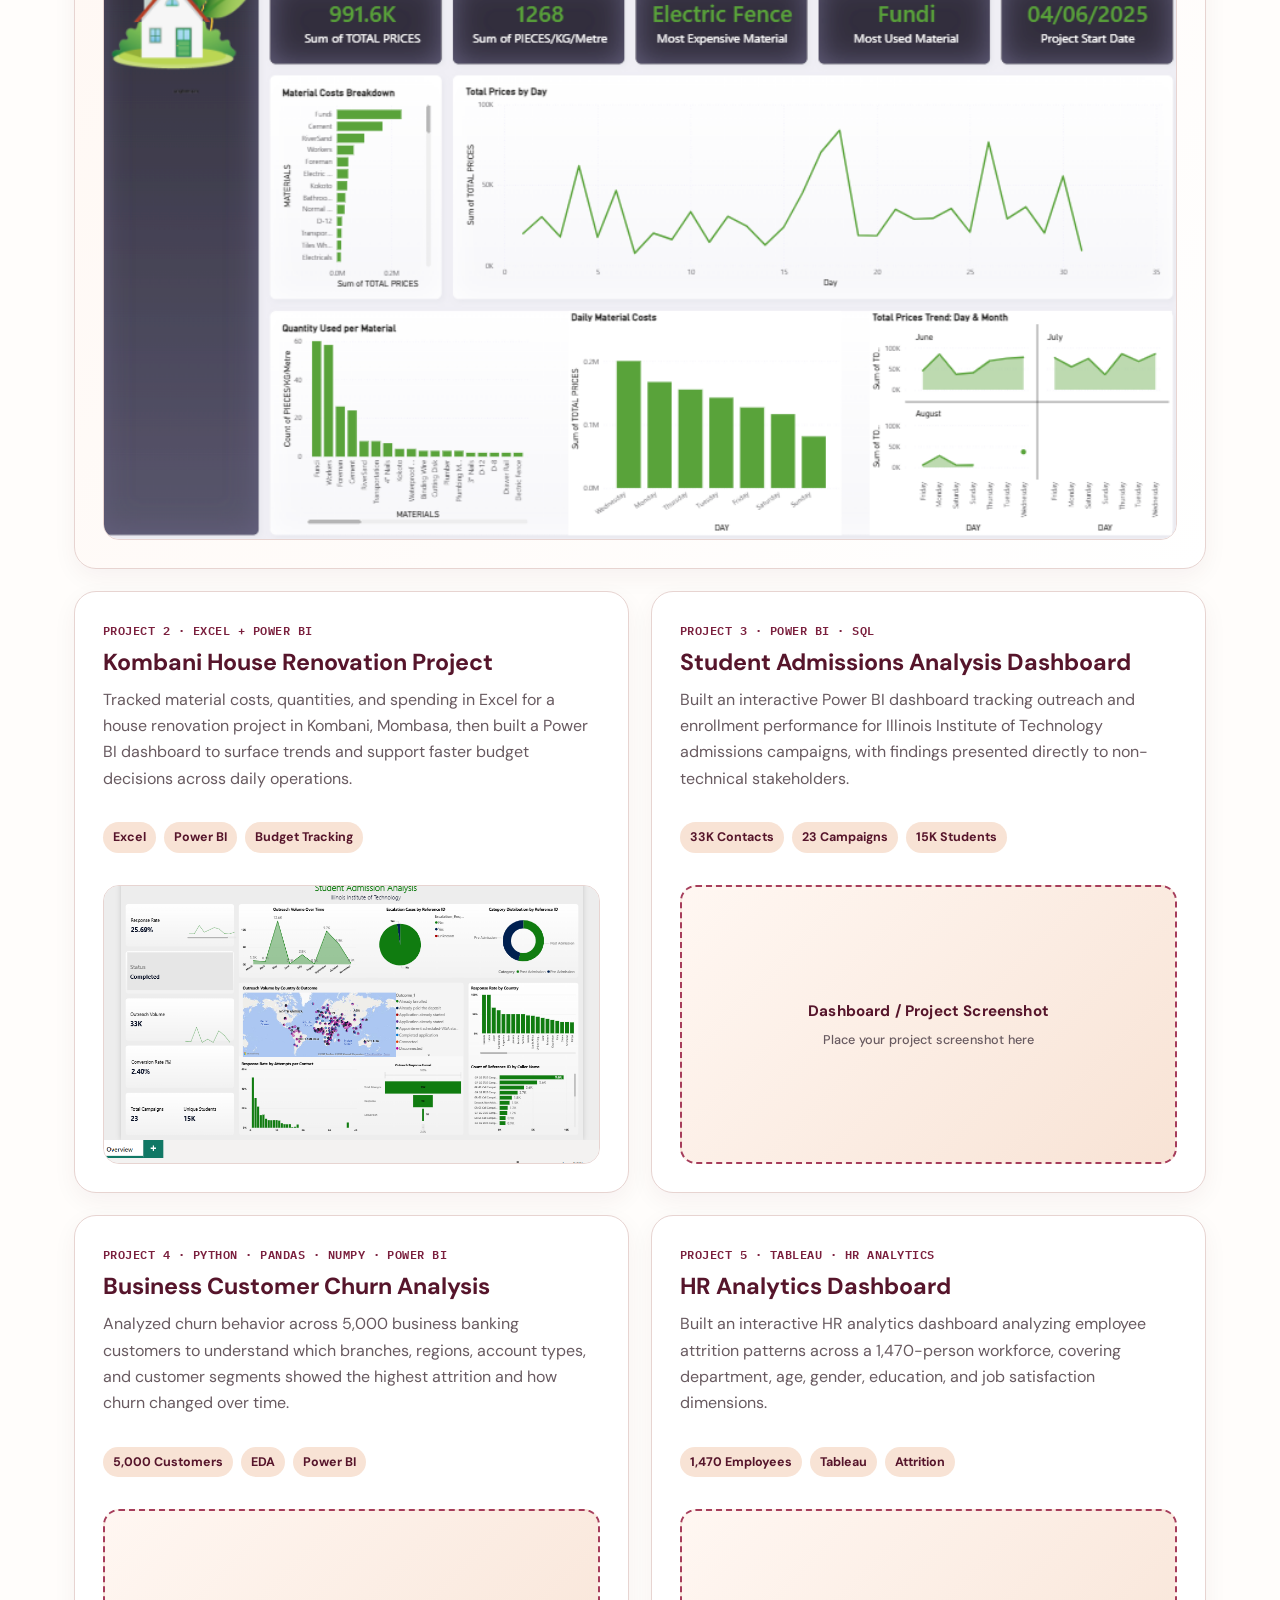
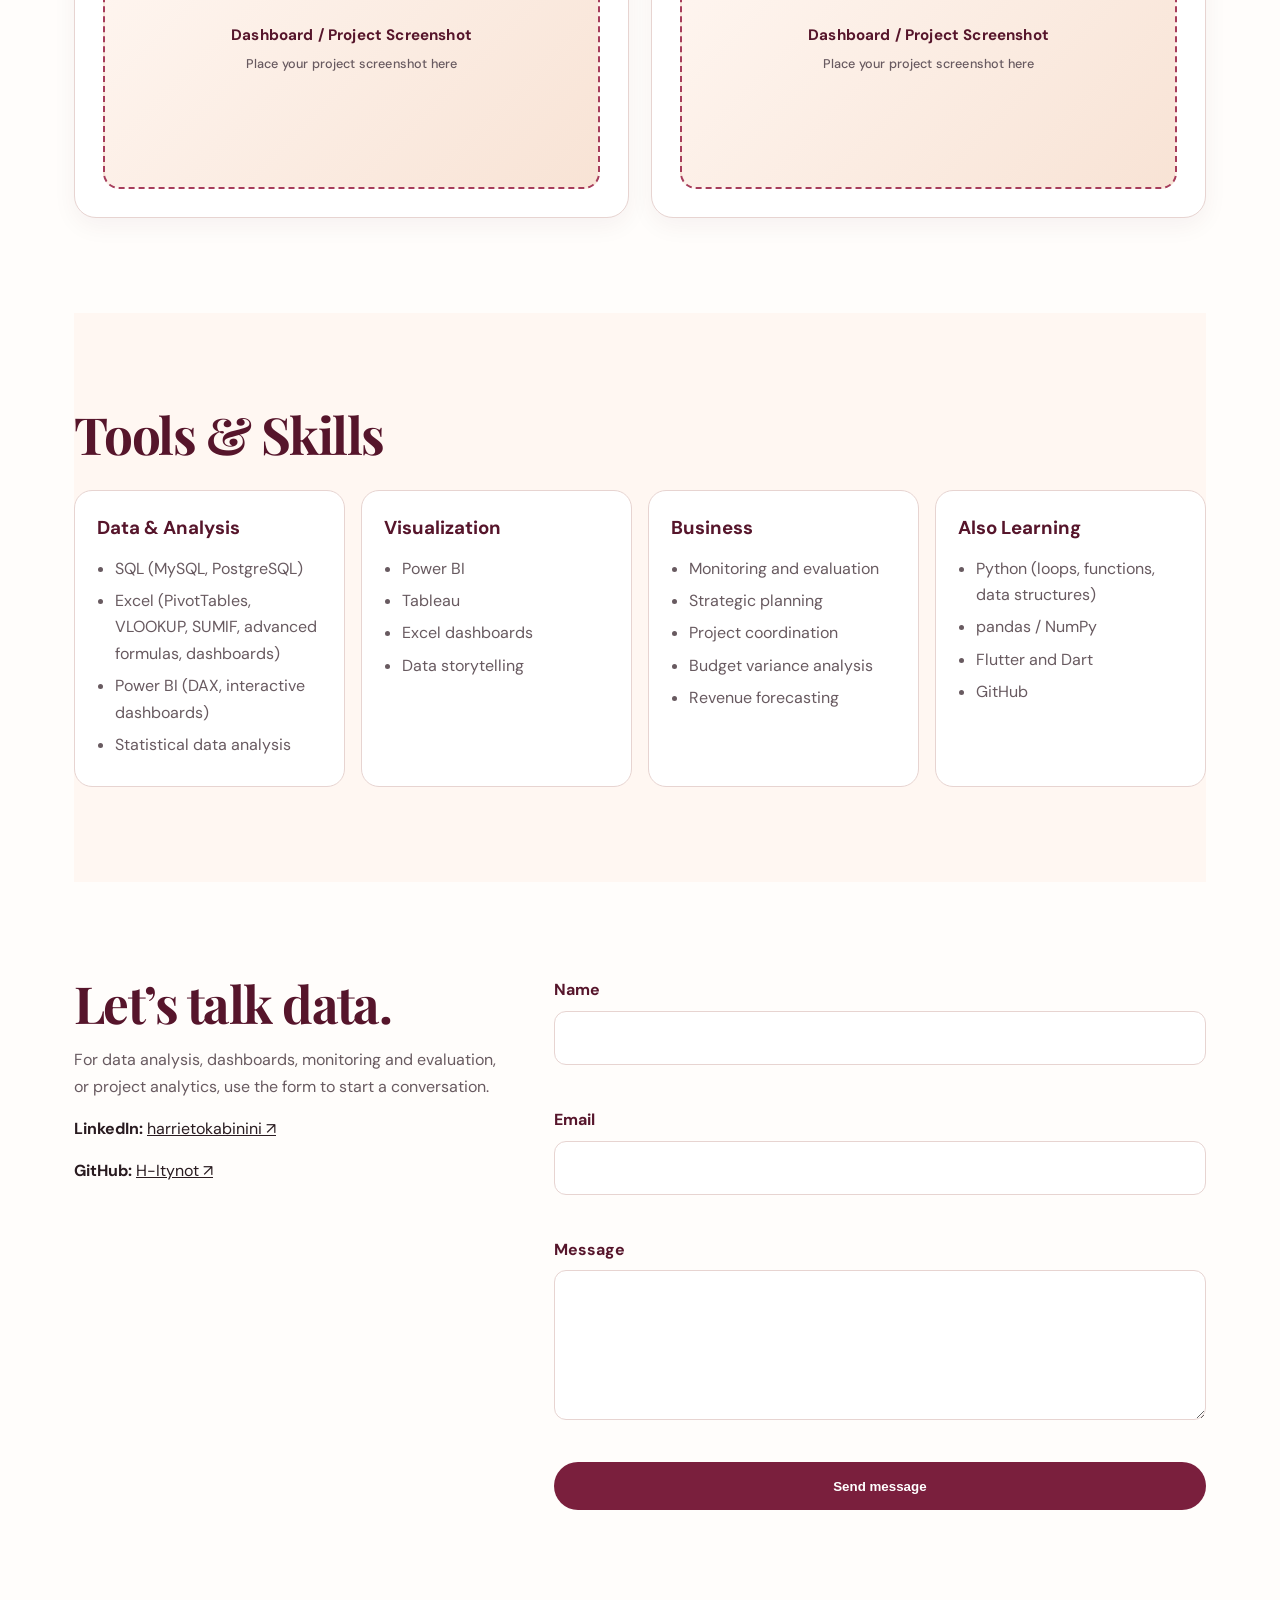
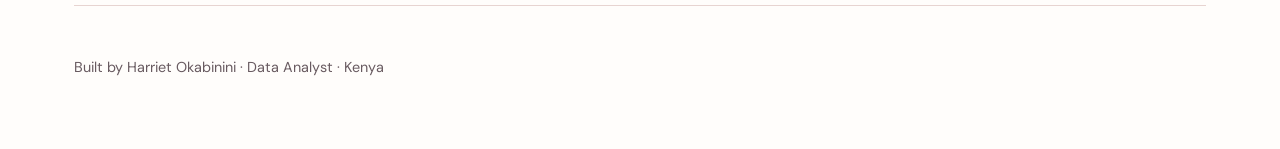
==== commit 40d2e68d: "Changed my portfolio outlook" ====
--- a/index.html
+++ b/index.html
@@ -3,974 +3,733 @@
 <head>
 <meta charset="UTF-8">
 <meta name="viewport" content="width=device-width, initial-scale=1.0">
-<title>Harriet Okabinini, Data Analyst</title>
+<meta name="description" content="Harriet Okabinini — Data Analyst portfolio featuring SQL, Excel, Power BI, Tableau, Python, monitoring and evaluation, and project analytics.">
+<title>Harriet Okabinini | Data Analyst</title>
+
 <link rel="preconnect" href="https://fonts.googleapis.com">
 <link rel="preconnect" href="https://fonts.gstatic.com" crossorigin>
-<link href="https://fonts.googleapis.com/css2?family=Source+Serif+4:opsz,wght@8..60,400;8..60,600;8..60,700&family=IBM+Plex+Sans:wght@400;500;600&family=IBM+Plex+Mono:wght@400;500;600&display=swap" rel="stylesheet">
+<link href="https://fonts.googleapis.com/css2?family=DM+Sans:wght@400;500;600;700&family=Playfair+Display:wght@600;700&family=IBM+Plex+Mono:wght@400;500;600&display=swap" rel="stylesheet">
+
 <style>
-  :root {
-    --paper: #ffffff;
-    --ink: #0e2e2b;
-    --teal: #1f6f6b;
-    --teal-soft: #e7efee;
-    --gold: #b8912b;
-    --muted: #5b6d6b;
-    --rule: rgba(14, 46, 43, 0.14);
-    --serif: 'Source Serif 4', Georgia, serif;
-    --sans: 'IBM Plex Sans', -apple-system, BlinkMacSystemFont, sans-serif;
-    --mono: 'IBM Plex Mono', ui-monospace, SFMono-Regular, monospace;
-  }
-
-  * { box-sizing: border-box; }
-
-  html { scroll-behavior: smooth; }
-
-  body {
-    margin: 0;
-    background: var(--paper);
-    color: var(--ink);
-    font-family: var(--sans);
-    font-size: 17px;
-    line-height: 1.6;
-    -webkit-font-smoothing: antialiased;
-  }
-
-  a { color: var(--teal); }
-  a:focus-visible, button:focus-visible, input:focus-visible, textarea:focus-visible {
-    outline: 2px solid var(--teal);
-    outline-offset: 3px;
-  }
-
-  .wrap {
-    max-width: 760px;
-    margin: 0 auto;
-    padding: 0 24px;
-  }
-
-  header.hero {
-    padding: 96px 0 64px;
-    border-bottom: 1px solid var(--rule);
-  }
-
-  .kicker {
-    font-family: var(--mono);
-    font-size: 14px;
-    color: var(--teal);
-    letter-spacing: 0.02em;
-  }
-
-  h1.name {
-    font-family: var(--serif);
-    font-weight: 600;
-    font-size: clamp(40px, 7vw, 64px);
-    line-height: 1.05;
-    margin: 14px 0 18px;
-    letter-spacing: -0.01em;
-  }
-
-  .hero-lede {
-    font-size: 19px;
-    color: var(--muted);
-    max-width: 54ch;
-    margin: 0 0 40px;
-  }
-
-  .hero-actions {
-    display: flex;
-    gap: 14px;
-    flex-wrap: wrap;
-    margin-bottom: 56px;
-  }
-
-  .btn {
-    font-family: var(--sans);
-    font-size: 15px;
-    font-weight: 500;
-    padding: 12px 22px;
-    border-radius: 3px;
-    text-decoration: none;
-    display: inline-block;
-    transition: background 0.15s ease, color 0.15s ease, border-color 0.15s ease;
-  }
-
-  .btn-primary {
-    background: var(--ink);
-    color: var(--paper);
-    border: 1px solid var(--ink);
-  }
-  .btn-primary:hover { background: var(--teal); border-color: var(--teal); }
-
-  .btn-ghost {
-    background: transparent;
-    color: var(--ink);
-    border: 1px solid var(--rule);
-  }
-  .btn-ghost:hover { border-color: var(--ink); }
-
-  .balance-line {
-    display: flex;
-    justify-content: space-between;
-    align-items: baseline;
-    border-top: 1px solid var(--ink);
-    padding-top: 14px;
-    font-family: var(--mono);
-  }
-
-  .balance-line .label {
-    font-size: 14px;
-    color: var(--muted);
-  }
-
-  .balance-line .value {
-    font-size: 16px;
-    font-weight: 600;
-  }
-
-  section {
-    padding: 64px 0;
-    border-bottom: 1px solid var(--rule);
-  }
-
-  section:last-of-type { border-bottom: none; }
-
-  h2.section-title {
-    font-family: var(--serif);
-    font-weight: 600;
-    font-size: 28px;
-    margin: 0 0 28px;
-  }
-
-  .about-layout {
-    display: grid;
-    grid-template-columns: 240px 1fr;
-    gap: 28px;
-    align-items: start;
-  }
-
-  .about-photo {
-    width: 100%;
-    aspect-ratio: 4 / 5;
-    object-fit: cover;
-    border-radius: 12px;
-    border: 1px solid var(--rule);
-    background: linear-gradient(135deg, var(--teal-soft), #f5f0e6);
-    display: block;
-  }
-
-  .about-text {
-    min-width: 0;
-  }
-
-  .about-text p {
-    max-width: 62ch;
-    color: var(--ink);
-  }
-
-  .about-facts {
-    margin-top: 28px;
-    display: grid;
-    gap: 14px;
-  }
-
-  .about-fact {
-    display: grid;
-    grid-template-columns: 150px 1fr;
-    gap: 16px;
-    font-size: 15px;
-    padding-bottom: 14px;
-    border-bottom: 1px dotted var(--rule);
-  }
-
-  .about-fact:last-child { border-bottom: none; padding-bottom: 0; }
-
-  .about-fact dt {
-    font-family: var(--mono);
-    font-size: 13px;
-    color: var(--muted);
-  }
-
-  .about-fact dd { margin: 0; }
-
-  .ledger-row {
-    display: grid;
-    grid-template-columns: 190px 1fr;
-    gap: 24px;
-    padding: 22px 0;
-    border-bottom: 1px solid var(--rule);
-  }
-
-  .ledger-row:first-of-type { padding-top: 0; }
-  .ledger-row:last-of-type { border-bottom: none; }
-
-  .ledger-date {
-    font-family: var(--mono);
-    font-size: 13px;
-    color: var(--muted);
-    padding-top: 3px;
-  }
-
-  .ledger-role {
-    font-weight: 600;
-    margin: 0 0 4px;
-  }
-
-  .ledger-company {
-    color: var(--muted);
-    font-size: 15px;
-    margin: 0 0 10px;
-  }
-
-  .ledger-impact {
-    font-size: 15px;
-    margin: 0;
-  }
-
-  .ledger-impact .metric {
-    font-family: var(--mono);
-    font-weight: 600;
-    color: var(--teal);
-  }
-
-  .project-card {
-    border: 1px solid var(--rule);
-    padding: 32px;
-    border-radius: 4px;
-    background: var(--teal-soft);
-  }
-
-  .project-tag {
-    font-family: var(--mono);
-    font-size: 13px;
-    color: var(--teal);
-    margin-bottom: 10px;
-  }
-
-  .project-title {
-    font-family: var(--serif);
-    font-size: 24px;
-    font-weight: 600;
-    margin: 0 0 14px;
-  }
-
-  .project-card p { max-width: 60ch; }
-
-  .project-figure {
-    margin-top: 24px;
-    border: 1px dashed var(--rule);
-    border-radius: 3px;
-    background: var(--paper);
-    padding: 40px 20px;
-    text-align: center;
-    color: var(--muted);
-    font-family: var(--mono);
-    font-size: 13px;
-  }
-
-  .project-links {
-    margin-top: 22px;
-    display: flex;
-    gap: 18px;
-    font-family: var(--mono);
-    font-size: 14px;
-  }
-
-  .other-projects {
-    margin-top: 28px;
-    display: grid;
-    grid-template-columns: 1fr 1fr 1fr;
-    gap: 20px;
-  }
-
-  .other-project {
-    border: 1px solid var(--rule);
-    border-radius: 4px;
-    padding: 20px;
-  }
-
-  .other-project h4 {
-    font-family: var(--sans);
-    font-size: 15px;
-    font-weight: 600;
-    margin: 8px 0 10px;
-  }
-
-  .other-project p:last-child {
-    font-size: 14px;
-    color: var(--muted);
-    margin: 0;
-  }
-
-  .skills-grid {
-    display: grid;
-    grid-template-columns: 1fr 1fr;
-    gap: 32px 40px;
-  }
-
-  .skill-group h3 {
-    font-family: var(--sans);
-    font-size: 14px;
-    font-weight: 600;
-    color: var(--muted);
-    margin: 0 0 12px;
-  }
-
-  .skill-group ul {
-    list-style: none;
-    margin: 0;
-    padding: 0;
-  }
-
-  .skill-group li {
-    padding: 7px 0;
-    border-bottom: 1px dotted var(--rule);
-    font-size: 15px;
-  }
-
-  .skill-group li:last-child { border-bottom: none; }
-
-  form.contact-form {
-    display: grid;
-    gap: 18px;
-    max-width: 480px;
-  }
-
-  .field label {
-    display: block;
-    font-family: var(--mono);
-    font-size: 13px;
-    color: var(--muted);
-    margin-bottom: 6px;
-  }
-
-  .field input, .field textarea {
-    width: 100%;
-    font-family: var(--sans);
-    font-size: 15px;
-    padding: 11px 12px;
-    border: 1px solid var(--rule);
-    border-radius: 3px;
-    background: var(--paper);
-    color: var(--ink);
-  }
-
-  .field textarea { min-height: 120px; resize: vertical; }
-
-  .contact-direct {
-    margin-top: 32px;
-    padding-top: 24px;
-    border-top: 1px dotted var(--rule);
-    font-family: var(--mono);
-    font-size: 14px;
-    display: grid;
-    gap: 8px;
-  }
-
-  .contact-direct a { color: var(--ink); }
-
-  footer {
-    padding: 40px 0 64px;
-    color: var(--muted);
-    font-size: 13px;
-    font-family: var(--mono);
-  }
-
-  @media (max-width: 560px) {
-    .about-layout { grid-template-columns: 1fr; }
-    .about-fact, .ledger-row { grid-template-columns: 1fr; gap: 4px; }
-    .skills-grid { grid-template-columns: 1fr; }
-    .other-projects { grid-template-columns: 1fr; }
-    header.hero { padding: 64px 0 48px; }
-  }
-
-  @media (prefers-reduced-motion: reduce) {
-    html { scroll-behavior: auto; }
-    * { transition: none !important; }
-  }
-
-/* Sticky nav */
-.topnav {
-  position: sticky;
-  top: 0;
-  z-index: 10;
-  background: rgba(255, 255, 255, 0.92);
-  backdrop-filter: blur(6px);
-  border-bottom: 1px solid var(--rule);
-  display: flex;
-  justify-content: space-between;
-  align-items: center;
-  padding: 14px 24px;
-}
-
-.nav-name {
-  font-family: var(--serif);
-  font-weight: 600;
-  font-size: 15px;
-}
-
-.nav-links {
-  display: flex;
-  gap: 20px;
-}
-
-.nav-links a {
-  font-family: var(--sans);
-  font-size: 14px;
-  color: var(--muted);
-  text-decoration: none;
-  padding-bottom: 3px;
-  border-bottom: 2px solid transparent;
-  transition: color 0.15s ease, border-color 0.15s ease;
-}
-
-.nav-links a:hover { color: var(--ink); }
-
-.nav-links a.active {
-  color: var(--teal);
-  border-color: var(--teal);
-}
-
-@media (max-width: 560px) {
-  .topnav { flex-direction: column; gap: 10px; align-items: flex-start; }
-  .nav-links { gap: 14px; flex-wrap: wrap; }
-}
-
-/* Stats strip */
-.stats-strip {
-  display: grid;
-  grid-template-columns: repeat(4, 1fr);
-  gap: 20px;
-  border-top: 1px solid var(--ink);
-  padding-top: 20px;
-}
-
-.stat {
-  display: flex;
-  flex-direction: column;
-  gap: 4px;
-}
-
-.stat-number {
-  font-family: var(--mono);
-  font-size: 26px;
-  font-weight: 600;
-  color: var(--teal);
-}
-
-.stat-label {
-  font-size: 13px;
-  color: var(--muted);
-}
-
-@media (max-width: 560px) {
-  .stats-strip { grid-template-columns: 1fr 1fr; }
-}
-
-/* Fun fact */
-.fun-fact {
-  font-size: 15px;
-  color: var(--muted);
-  font-style: italic;
-}
-
-/* Collapsible experience rows */
-.section-hint {
-  font-family: var(--mono);
-  font-size: 13px;
-  color: var(--muted);
-  margin: -14px 0 24px;
-}
-
-.ledger-toggle {
-  background: none;
-  border: none;
-  text-align: left;
-  padding: 0;
-  width: 100%;
-  cursor: pointer;
-  font-family: inherit;
-  color: inherit;
-}
-
-.ledger-role::before {
-  content: '+ ';
-  color: var(--teal);
-  font-family: var(--mono);
-}
-
-.is-open .ledger-role::before { content: '\2212 '; }
-
-.ledger-details {
-  list-style: none;
-  margin: 10px 0 0;
-  padding: 0;
-  display: none;
-  gap: 8px;
-  flex-direction: column;
-}
-
-.is-open .ledger-details { display: flex; }
-
-.ledger-details li {
-  font-size: 15px;
-  line-height: 1.55;
-}
-
-/* Contact form validation states */
-.field input.invalid, .field textarea.invalid {
-  border-color: #b3413f;
-}
-
-.field-error {
-  display: block;
-  font-size: 12px;
-  color: #b3413f;
-  margin-top: 4px;
-  min-height: 14px;
-}
-
-.form-success {
-  font-family: var(--mono);
-  font-size: 14px;
-  color: var(--teal);
-  margin-top: 4px;
-}
-
+:root{
+  --cherry:#7A1F3D;
+  --cherry-dark:#56152B;
+  --cherry-soft:#A63D5B;
+  --peach:#F8E3D5;
+  --peach-light:#FFF7F2;
+  --cream:#FFFDFB;
+  --ink:#291B20;
+  --muted:#685A60;
+  --line:#E7D4D1;
+  --white:#FFFFFF;
+  --shadow:0 18px 50px rgba(86,21,43,.10);
+  --radius:22px;
+  --max:1180px;
+}
+
+*{box-sizing:border-box}
+html{scroll-behavior:smooth}
+body{
+  margin:0;
+  color:var(--ink);
+  background:var(--cream);
+  font-family:"DM Sans",sans-serif;
+  line-height:1.65;
+}
+a{color:inherit}
+img{max-width:100%;display:block}
+
+.topnav{
+  position:sticky;
+  top:0;
+  z-index:50;
+  display:flex;
+  justify-content:space-between;
+  align-items:center;
+  gap:24px;
+  padding:16px max(24px,calc((100vw - var(--max))/2));
+  background:rgba(255,253,251,.94);
+  backdrop-filter:blur(14px);
+  border-bottom:1px solid var(--line);
+}
+.nav-name{
+  font-weight:700;
+  color:var(--cherry);
+  letter-spacing:-.02em;
+}
+.nav-links{display:flex;gap:22px;flex-wrap:wrap}
+.nav-links a{
+  text-decoration:none;
+  color:var(--muted);
+  font-size:.92rem;
+  font-weight:600;
+  padding:7px 2px;
+  border-bottom:2px solid transparent;
+}
+.nav-links a:hover,.nav-links a.active{
+  color:var(--cherry);
+  border-bottom-color:var(--cherry);
+}
+
+.wrap{max-width:var(--max);margin:auto;padding:0 24px}
+.hero{
+  min-height:calc(100vh - 72px);
+  display:flex;
+  flex-direction:column;
+  justify-content:center;
+  padding:90px 0 70px;
+}
+.kicker{
+  margin:0 0 14px;
+  color:var(--cherry);
+  font-family:"IBM Plex Mono",monospace;
+  font-size:.86rem;
+  font-weight:600;
+  letter-spacing:.06em;
+  text-transform:uppercase;
+}
+.name{
+  max-width:900px;
+  margin:0;
+  font-family:"Playfair Display",serif;
+  color:var(--cherry-dark);
+  font-size:clamp(3.3rem,8vw,6.7rem);
+  line-height:.98;
+  letter-spacing:-.045em;
+}
+.hero-lede{
+  max-width:780px;
+  margin:28px 0 30px;
+  font-size:clamp(1.08rem,2vw,1.35rem);
+  color:var(--muted);
+}
+.hero-actions{display:flex;gap:12px;flex-wrap:wrap}
+.btn{
+  display:inline-flex;
+  align-items:center;
+  justify-content:center;
+  min-height:48px;
+  padding:0 20px;
+  border-radius:999px;
+  text-decoration:none;
+  font-weight:700;
+  border:1px solid transparent;
+  transition:.2s ease;
+}
+.btn-primary{background:var(--cherry);color:white}
+.btn-primary:hover{background:var(--cherry-dark);transform:translateY(-1px)}
+.btn-ghost{background:var(--peach-light);color:var(--cherry);border-color:var(--line)}
+.btn-ghost:hover{border-color:var(--cherry-soft);transform:translateY(-1px)}
+
+.social-links{display:flex;gap:18px;margin-top:24px}
+.social-link{
+  color:var(--cherry);
+  font-weight:700;
+  text-decoration:underline;
+  text-underline-offset:4px;
+}
+
+.stats-strip{
+  display:grid;
+  grid-template-columns:repeat(4,1fr);
+  margin-top:65px;
+  border:1px solid var(--line);
+  border-radius:18px;
+  overflow:hidden;
+  background:var(--white);
+  box-shadow:var(--shadow);
+}
+.stat{padding:22px;border-right:1px solid var(--line)}
+.stat:last-child{border-right:0}
+.stat-number{
+  display:block;
+  color:var(--cherry);
+  font-family:"IBM Plex Mono",monospace;
+  font-size:1.45rem;
+  font-weight:600;
+}
+.stat-label{display:block;color:var(--muted);font-size:.82rem;margin-top:5px}
+
+section{padding:95px 0;scroll-margin-top:85px}
+section:nth-of-type(even){background:var(--peach-light)}
+.section-title{
+  margin:0 0 12px;
+  font-family:"Playfair Display",serif;
+  color:var(--cherry-dark);
+  font-size:clamp(2.2rem,4vw,3.5rem);
+  line-height:1.05;
+  letter-spacing:-.03em;
+}
+.section-hint{color:var(--muted);margin-top:0}
+
+.about-layout{
+  display:grid;
+  grid-template-columns:300px 1fr;
+  gap:50px;
+  align-items:start;
+}
+.about-photo{
+  width:100%;
+  aspect-ratio:1;
+  object-fit:cover;
+  border-radius:24px;
+  background:var(--peach);
+  border:1px solid var(--line);
+}
+.about-text{font-size:1.02rem}
+.about-text p{margin-top:0}
+.fun-fact{
+  padding:18px 20px;
+  background:var(--peach);
+  border-left:4px solid var(--cherry);
+  border-radius:0 14px 14px 0;
+}
+.about-facts{
+  margin:28px 0 0;
+  display:grid;
+  gap:0;
+}
+.about-fact{
+  display:grid;
+  grid-template-columns:150px 1fr;
+  gap:20px;
+  padding:15px 0;
+  border-top:1px solid var(--line);
+}
+.about-fact dt{font-weight:700;color:var(--cherry-dark)}
+.about-fact dd{margin:0;color:var(--muted)}
+
+.ledger{display:grid;gap:0}
+.ledger-row{
+  display:grid;
+  grid-template-columns:170px 1fr;
+  gap:25px;
+  padding:24px 0;
+  border-top:1px solid var(--line);
+}
+.ledger-date{
+  color:var(--cherry);
+  font-family:"IBM Plex Mono",monospace;
+  font-size:.82rem;
+  font-weight:600;
+  padding-top:5px;
+}
+.ledger-toggle{
+  width:100%;
+  padding:0;
+  border:0;
+  background:transparent;
+  text-align:left;
+  cursor:pointer;
+  color:inherit;
+}
+.ledger-role{
+  margin:0;
+  font-size:1.18rem;
+  font-weight:700;
+}
+.ledger-company{margin:3px 0;color:var(--cherry-soft);font-weight:600}
+.ledger-details{
+  margin:12px 0 0;
+  padding-left:20px;
+  color:var(--muted);
+  display:none;
+}
+.ledger-row.is-open .ledger-details{display:block}
+.metric{color:var(--cherry);font-weight:700}
+
+.project-grid{
+  display:grid;
+  grid-template-columns:repeat(2,1fr);
+  gap:22px;
+  margin-top:30px;
+}
+.project-card{
+  background:var(--white);
+  border:1px solid var(--line);
+  border-radius:var(--radius);
+  padding:28px;
+  box-shadow:0 8px 25px rgba(86,21,43,.05);
+  display:flex;
+  flex-direction:column;
+}
+.project-card--featured{
+  grid-column:span 2;
+  background:linear-gradient(135deg,var(--peach-light),var(--white));
+}
+.project-tag{
+  margin:0 0 9px;
+  color:var(--cherry);
+  font-family:"IBM Plex Mono",monospace;
+  font-size:.76rem;
+  font-weight:600;
+  text-transform:uppercase;
+  letter-spacing:.04em;
+}
+.project-title{
+  margin:0 0 10px;
+  color:var(--cherry-dark);
+  font-size:1.45rem;
+  line-height:1.2;
+}
+.project-card p:not(.project-tag){color:var(--muted);margin-top:0}
+.project-meta{
+  display:flex;
+  flex-wrap:wrap;
+  gap:8px;
+  margin:14px 0;
+}
+.pill{
+  padding:5px 10px;
+  border-radius:999px;
+  background:var(--peach);
+  color:var(--cherry-dark);
+  font-size:.78rem;
+  font-weight:700;
+}
+.project-screenshot{
+  width:100%;
+  aspect-ratio:16/9;
+  margin-top:18px;
+  border:1px solid var(--line);
+  border-radius:16px;
+  overflow:hidden;
+  background:var(--peach-light);
+}
+.project-screenshot img{
+  width:100%;
+  height:100%;
+  display:block;
+  object-fit:cover;
+}
+
+.screenshot-placeholder{
+  width:100%;
+  aspect-ratio:16/9;
+  margin-top:18px;
+  border:2px dashed var(--cherry-soft);
+  border-radius:16px;
+  background:linear-gradient(135deg,var(--peach-light),var(--peach));
+  display:flex;
+  align-items:center;
+  justify-content:center;
+  text-align:center;
+  padding:24px;
+  color:var(--cherry-dark);
+  font-weight:700;
+  letter-spacing:.01em;
+}
+.screenshot-placeholder span{
+  display:block;
+  font-size:.95rem;
+}
+.screenshot-placeholder small{
+  display:block;
+  margin-top:6px;
+  color:var(--muted);
+  font-weight:500;
+}
+.project-links{margin-top:auto;padding-top:20px}
+.project-links a{
+  color:var(--cherry);
+  font-weight:700;
+  text-decoration:none;
+}
+.project-links a:hover{text-decoration:underline}
+
+.skills-grid{
+  display:grid;
+  grid-template-columns:repeat(4,1fr);
+  gap:16px;
+  margin-top:28px;
+}
+.skill-group{
+  padding:22px;
+  background:var(--white);
+  border:1px solid var(--line);
+  border-radius:18px;
+}
+.skill-group h3{margin:0 0 12px;color:var(--cherry-dark)}
+.skill-group ul{margin:0;padding-left:18px;color:var(--muted)}
+.skill-group li{margin:6px 0}
+
+.contact-wrap{
+  display:grid;
+  grid-template-columns:.8fr 1.2fr;
+  gap:45px;
+}
+.contact-copy{color:var(--muted)}
+.contact-form{display:grid;gap:17px}
+.field{display:grid;gap:7px}
+label{font-weight:700;color:var(--cherry-dark)}
+input,textarea{
+  width:100%;
+  border:1px solid var(--line);
+  border-radius:12px;
+  background:white;
+  color:var(--ink);
+  font:inherit;
+  padding:13px 14px;
+  outline:none;
+}
+input:focus,textarea:focus{border-color:var(--cherry);box-shadow:0 0 0 3px rgba(122,31,61,.10)}
+textarea{min-height:150px;resize:vertical}
+.field-error{min-height:18px;color:#A32020;font-size:.82rem}
+.form-success{color:var(--cherry);font-weight:600}
+
+footer{
+  padding:35px 0 55px;
+  color:var(--muted);
+  border-top:1px solid var(--line);
+  font-size:.9rem;
+}
+
+@media(max-width:850px){
+  .topnav{align-items:flex-start;flex-direction:column}
+  .nav-links{gap:13px}
+  .stats-strip{grid-template-columns:repeat(2,1fr)}
+  .stat:nth-child(2){border-right:0}
+  .stat:nth-child(-n+2){border-bottom:1px solid var(--line)}
+  .about-layout,.contact-wrap{grid-template-columns:1fr}
+  .about-photo{max-width:280px}
+  .project-grid{grid-template-columns:1fr}
+  .project-card--featured{grid-column:auto}
+  .skills-grid{grid-template-columns:repeat(2,1fr)}
+}
+@media(max-width:560px){
+  .wrap{padding:0 18px}
+  .hero{padding-top:65px}
+  .name{font-size:3.2rem}
+  .stats-strip{grid-template-columns:1fr}
+  .stat,.stat:nth-child(2){border-right:0;border-bottom:1px solid var(--line)}
+  .stat:last-child{border-bottom:0}
+  .ledger-row{grid-template-columns:1fr;gap:7px}
+  .about-fact{grid-template-columns:1fr;gap:4px}
+  .skills-grid{grid-template-columns:1fr}
+  section{padding:70px 0}
+}
 </style>
 </head>
+
 <body>
-
-<nav class="topnav" id="topnav">
+<nav class="topnav">
   <span class="nav-name">Harriet Okabinini</span>
   <div class="nav-links">
+    <a href="#hero" data-nav="hero">Home</a>
     <a href="#about" data-nav="about">About</a>
     <a href="#experience" data-nav="experience">Experience</a>
-    <a href="#project" data-nav="project">Projects</a>
+    <a href="#projects" data-nav="projects">Projects</a>
     <a href="#skills" data-nav="skills">Skills</a>
     <a href="#contact" data-nav="contact">Contact</a>
   </div>
 </nav>
 
+<main>
 <div class="wrap">
-  <header class="hero">
-    <p class="kicker">Ruaka, Nairobi, Kenya</p>
-    <h1 class="name">Harriet Okabinini</h1>
-    <p class="hero-lede">Data analyst working in SQL, Excel, and Power BI, building dashboards that turn raw data into decisions. Open to remote roles.</p>
-    <div class="hero-actions">
-      <a class="btn btn-primary" href="#project">View projects</a>
-      <a class="btn btn-ghost" href="#contact">Get in touch</a>
-    </div>
-
-    <div class="stats-strip" id="stats-strip">
-      <div class="stat">
-        <span class="stat-number" data-target="33000" data-suffix="+">0</span>
-        <span class="stat-label">Outreach contacts analyzed</span>
-      </div>
-      <div class="stat">
-        <span class="stat-number" data-target="25.69" data-decimals="2" data-suffix="%">0</span>
-        <span class="stat-label">Campaign response rate</span>
-      </div>
-      <div class="stat">
-        <span class="stat-number" data-target="99.8" data-decimals="1" data-suffix="%">0</span>
-        <span class="stat-label">Data entry accuracy</span>
-      </div>
-      <div class="stat">
-        <span class="stat-number" data-target="17.37" data-decimals="2" data-suffix="%">0</span>
-        <span class="stat-label">Project cost savings delivered</span>
-      </div>
-    </div>
-  </header>
-
-  <section id="about">
-    <h2 class="section-title">About</h2>
-    <div class="about-layout">
-      <img src="freshdesk.png" alt="Harriet Okabinini portrait" class="about-photo">
-      <div class="about-text">
-        <p>I build dashboards, clean messy datasets, and turn raw numbers into reports people actually use. My academic background in economics and mathematics gave me a grounding in statistical analysis, which I now apply to real business and admissions data. I am currently a Monitoring and Evaluation Officer at Swahilipot Hub Foundation in Mombasa.</p>
-        <p class="fun-fact">Fun fact: I find cleaning messy data oddly satisfying. I wish I felt the same way about doing the dishes.</p>
-        <dl class="about-facts">
-          <div class="about-fact">
-            <dt>Education</dt>
-            <dd>B.A. in Economics and Mathematics, Kenyatta University (2016 to 2021)</dd>
-          </div>
-          <div class="about-fact">
-            <dt>Certifications</dt>
-            <dd>Applied Data Science Lab, WorldQuant University (January to May 2026); Data Analysis and Professional Foundations, ALX Africa (March to October 2025); Deloitte Australia Data Analytics Job Simulation; Accenture North America Data Analytics and Visualization Job Simulation; Leadership Development and Mentorship (2018 to 2019); Special Mindset Training (February 2022)</dd>
-          </div>
-          <div class="about-fact">
-            <dt>Languages</dt>
-            <dd>English and Swahili, with elementary to working proficiency in Japanese</dd>
-          </div>
-          <div class="about-fact">
-            <dt>Focus area</dt>
-            <dd>Particularly drawn to Monitoring and Evaluation work that combines data analytics with development and NGO contexts</dd>
-          </div>
-          <div class="about-fact">
-            <dt>Elsewhere</dt>
-            <dd><a href="https://www.linkedin.com/in/harrietokabinini" target="_blank" rel="noopener">LinkedIn</a> &middot; <a href="https://github.com/H-Itynot?tab=repositories" target="_blank" rel="noopener">GitHub</a></dd>
-          </div>
-        </dl>
-      </div>
-    </div>
-  </section>
-
-  <section id="experience">
-    <h2 class="section-title">Experience</h2>
-    <p class="section-hint">Click a role to see the details.</p>
-
+
+<header class="hero" id="hero">
+  <p class="kicker">Data Analyst · Monitoring & Evaluation · Mombasa, Kenya</p>
+  <h1 class="name">Turning messy data into clear decisions.</h1>
+  <p class="hero-lede">I build dashboards, clean datasets, analyze patterns, and translate numbers into practical insights using SQL, Excel, Power BI, Tableau, and Python.</p>
+  <div class="hero-actions">
+    <a class="btn btn-primary" href="#projects">View projects</a>
+    <a class="btn btn-ghost" href="#contact">Get in touch</a>
+  </div>
+  <div class="social-links">
+    <a class="social-link" href="https://www.linkedin.com/in/harrietokabinini" target="_blank" rel="noopener">LinkedIn ↗</a>
+    <a class="social-link" href="https://github.com/H-Itynot?tab=repositories" target="_blank" rel="noopener">GitHub ↗</a>
+  </div>
+
+  <div class="stats-strip" id="stats-strip">
+    <div class="stat"><span class="stat-number" data-target="33000" data-suffix="+">0</span><span class="stat-label">Outreach contacts analyzed</span></div>
+    <div class="stat"><span class="stat-number" data-target="25.69" data-decimals="2" data-suffix="%">0</span><span class="stat-label">Campaign response rate</span></div>
+    <div class="stat"><span class="stat-number" data-target="99.8" data-decimals="1" data-suffix="%">0</span><span class="stat-label">Data-entry accuracy</span></div>
+    <div class="stat"><span class="stat-number" data-target="17.37" data-decimals="2" data-suffix="%">0</span><span class="stat-label">Project cost saving</span></div>
+  </div>
+</header>
+
+<section id="about">
+  <h2 class="section-title">About</h2>
+  <div class="about-layout">
+    <img class="about-photo" src="[data-uri]